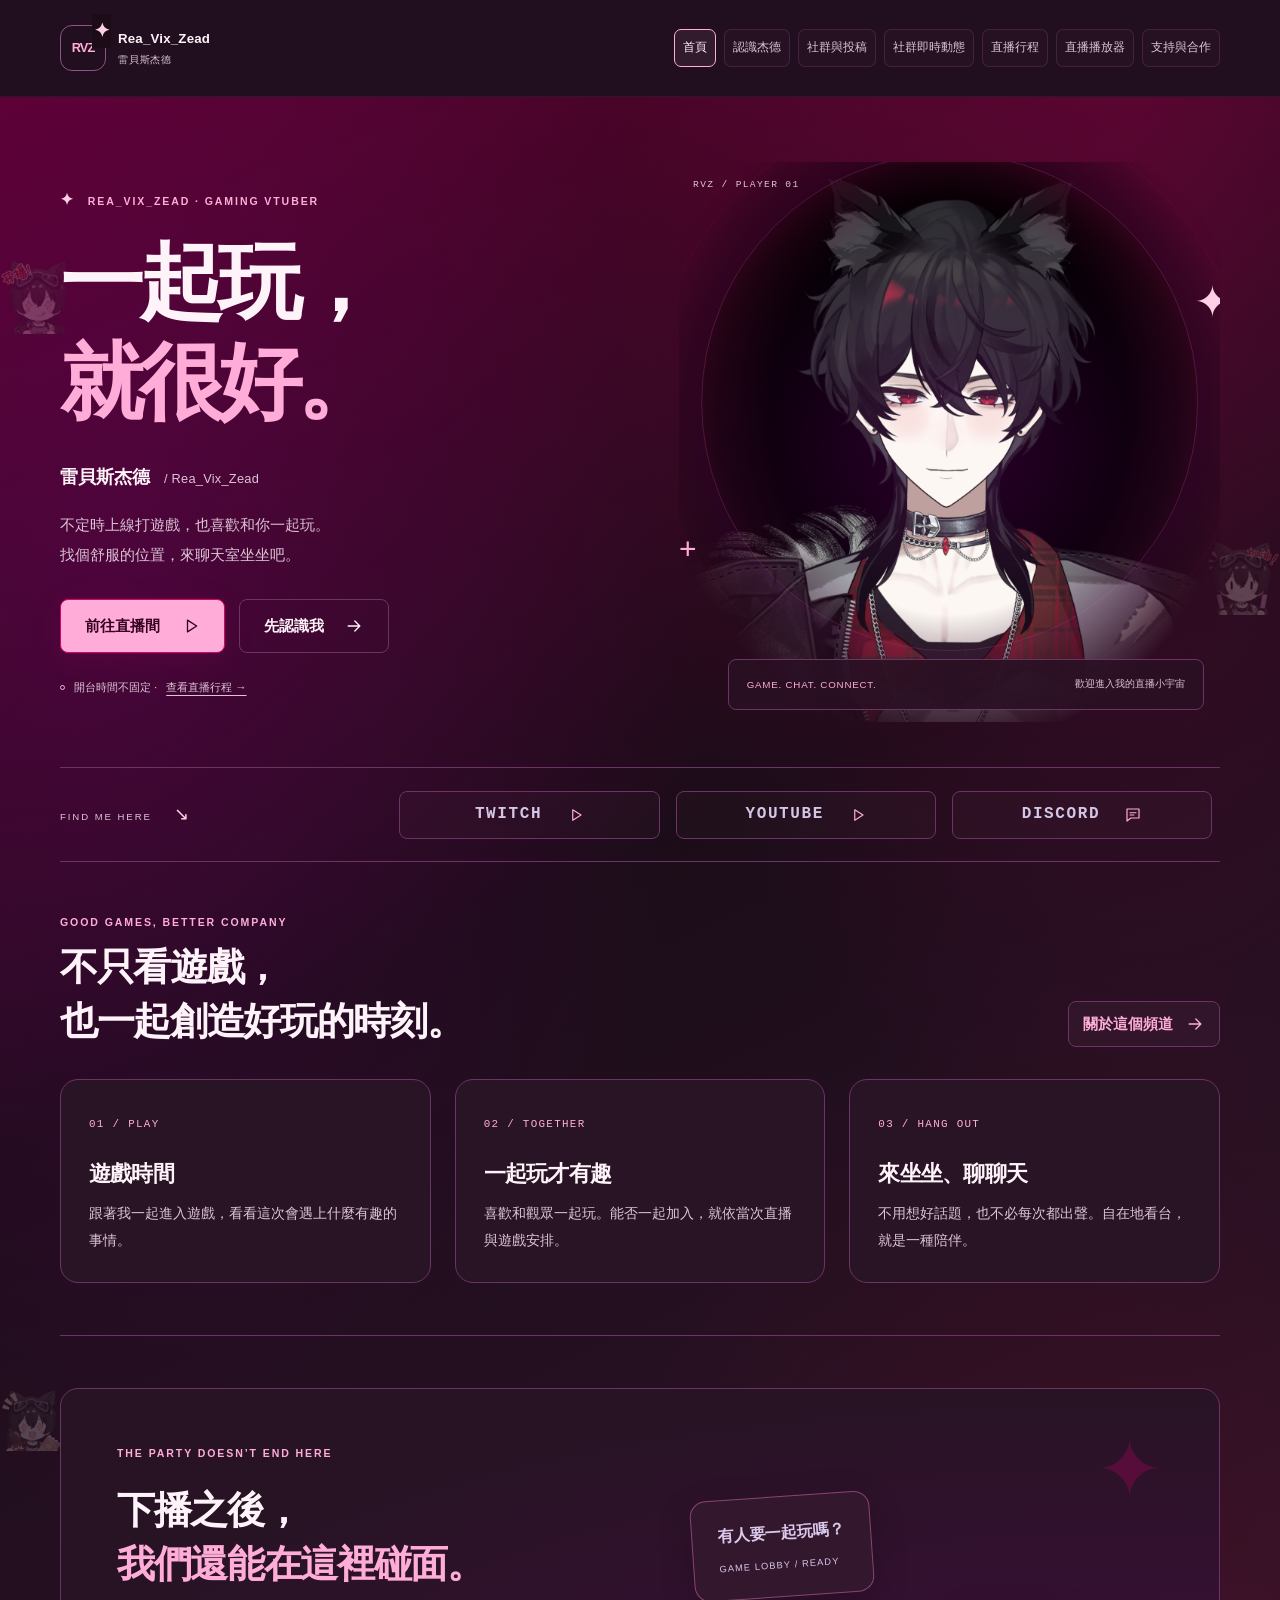
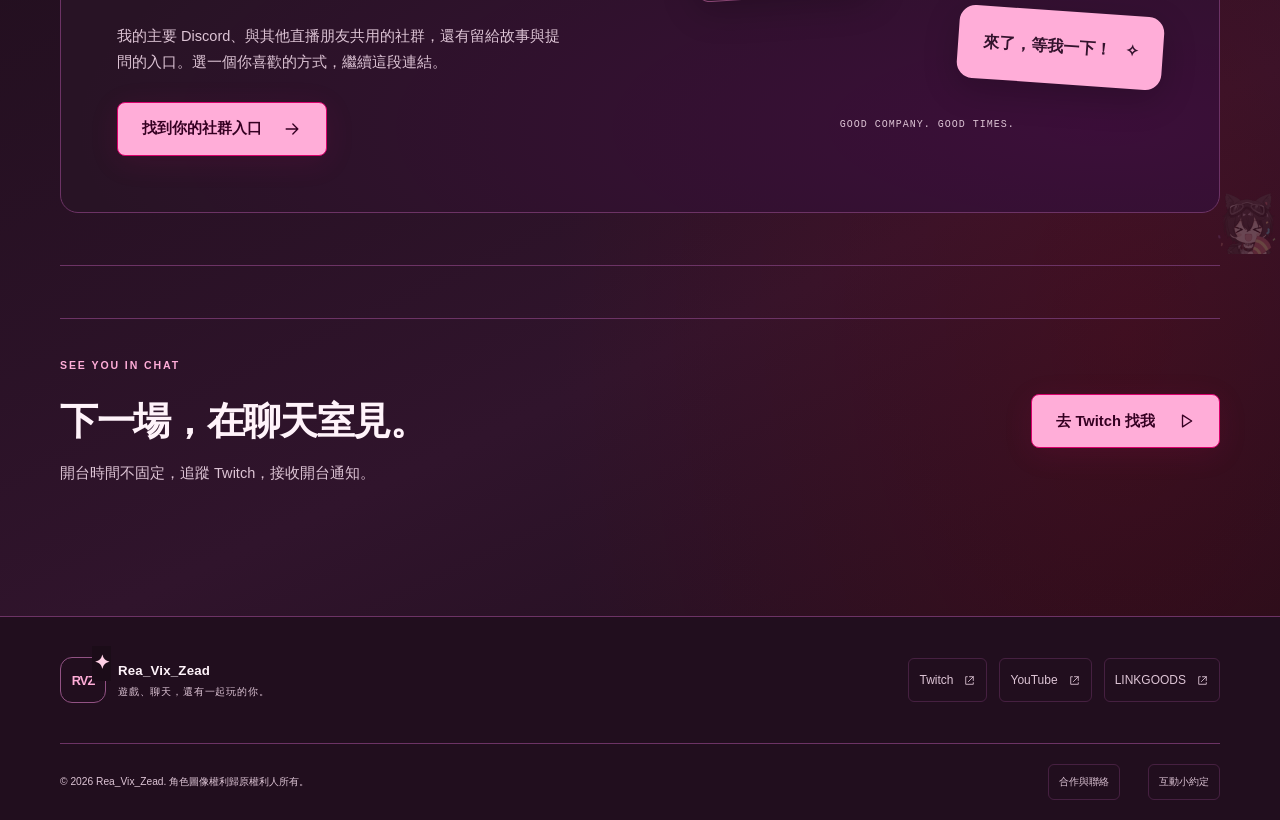
==== index.html @ 90a1fa49 "Link Social Updates from the main navigation" ====
<!doctype html>
<html lang="zh-Hant"><head><meta charset="utf-8"><meta name="viewport" content="width=device-width,initial-scale=1"><meta name="theme-color" content="#1b0c18"><meta name="description" content="遊戲、聊天，還有一起玩的你。雷貝斯杰德 Rea_Vix_Zead 的 Twitch、社群與投稿入口。"><title>直播個人網站｜Rea_Vix_Zead 雷貝斯杰德</title><link rel="icon" href="assets/favicon.svg" type="image/svg+xml"><link rel="canonical" href="https://rea-vix-zead.github.io/ReaVixZead-Live/index.html"><meta property="og:type" content="website"><meta property="og:title" content="直播個人網站｜Rea_Vix_Zead"><meta property="og:description" content="遊戲、聊天，還有一起玩的你。雷貝斯杰德 Rea_Vix_Zead 的 Twitch、社群與投稿入口。"><meta property="og:url" content="https://rea-vix-zead.github.io/ReaVixZead-Live/index.html"><meta property="og:image" content="https://rea-vix-zead.github.io/ReaVixZead-Live/assets/avatar.jpg"><link rel="stylesheet" href="assets/site.css?v=raven-2"></head>
<body><a class="skip-link" href="#main">跳至主要內容</a>
    <header class="site-header"><div class="header-inner container">
    <a href="index.html" class="brand" aria-label="Rea_Vix_Zead 首頁"><span class="brand-mark">RVZ<span>✦</span></span><span class="brand-name">Rea_Vix_Zead<small>雷貝斯杰德</small></span></a>
    <button class="menu-toggle" aria-label="開啟導覽選單" aria-controls="site-nav" aria-expanded="false"><span></span><span></span></button>
    <nav class="nav" id="site-nav" aria-label="主要導覽"><a href="index.html" aria-current="page">首頁</a><a href="about.html">認識杰德</a><a href="community.html">社群與投稿</a><a href="social.html">社群即時動態</a><a href="schedule.html">直播行程</a><a href="watch.html">直播播放器</a><a href="support.html">支持與合作</a></nav>
    <a class="header-watch" href="https://www.twitch.tv/rea_vix_zead" target="_blank" rel="noopener noreferrer">前往 Twitch<svg viewBox="0 0 24 24" fill="none" stroke="currentColor" stroke-width="1.6" stroke-linecap="round" stroke-linejoin="round" aria-hidden="true"><path d="m9 5 11 7-11 7z"/></svg></a></div></header><main id="main">
<section class="hero container"><div class="hero-copy"><p class="eyebrow"><span class="tiny-star">✦</span> REA_VIX_ZEAD · GAMING VTUBER</p>
<h1>一起玩，<br><span>就很好。</span></h1><p class="hero-name">雷貝斯杰德 <span>/ Rea_Vix_Zead</span></p>
<p class="hero-description">不定時上線打遊戲，也喜歡和你一起玩。<br>找個舒服的位置，來聊天室坐坐吧。</p>
<div class="hero-actions"><a class="button" href="https://www.twitch.tv/rea_vix_zead" target="_blank" rel="noopener noreferrer">前往直播間<svg viewBox="0 0 24 24" fill="none" stroke="currentColor" stroke-width="1.6" stroke-linecap="round" stroke-linejoin="round" aria-hidden="true"><path d="m9 5 11 7-11 7z"/></svg></a><a class="button button-secondary" href="about.html">先認識我<svg viewBox="0 0 24 24" fill="none" stroke="currentColor" stroke-width="1.6" stroke-linecap="round" stroke-linejoin="round" aria-hidden="true"><path d="M5 12h14m-6-6 6 6-6 6"/></svg></a></div>
<p class="schedule-note"><span></span> 開台時間不固定 · <a href="schedule.html">查看直播行程 →</a></p></div>
<div class="portrait-stage"><div class="stage-orbit orbit-a"></div><div class="stage-orbit orbit-b"></div><div class="stage-grid"></div><span class="stage-coordinate">RVZ / PLAYER 01</span>
<img class="hero-portrait" src="assets/avatar.jpg" width="1484" height="1484" alt="Rea_Vix_Zead，黑髮紅眼的角色形象" fetchpriority="high">
<span class="stage-star star-a" aria-hidden="true">✦</span><span class="stage-star star-b" aria-hidden="true">+</span><div class="stage-caption"><span>GAME. CHAT. CONNECT.</span><small>歡迎進入我的直播小宇宙</small></div></div></section>
<section class="platform-rail container" aria-label="常用平台"><span class="rail-label">FIND ME HERE <span>↘</span></span><a class="rail-link" href="https://www.twitch.tv/rea_vix_zead" target="_blank" rel="noopener noreferrer">TWITCH<svg viewBox="0 0 24 24" fill="none" stroke="currentColor" stroke-width="1.6" stroke-linecap="round" stroke-linejoin="round" aria-hidden="true"><path d="m9 5 11 7-11 7z"/></svg></a><a class="rail-link" href="https://www.youtube.com/@雷貝斯傑德_Rea_Vix_Zead" target="_blank" rel="noopener noreferrer">YOUTUBE<svg viewBox="0 0 24 24" fill="none" stroke="currentColor" stroke-width="1.6" stroke-linecap="round" stroke-linejoin="round" aria-hidden="true"><path d="m9 5 11 7-11 7z"/></svg></a><a class="rail-link" href="https://discord.gg/UBVjfp7vX5" target="_blank" rel="noopener noreferrer">DISCORD<svg viewBox="0 0 24 24" fill="none" stroke="currentColor" stroke-width="1.6" stroke-linecap="round" stroke-linejoin="round" aria-hidden="true"><path d="M4 4h16v12H9l-5 4z"/><path d="M8 9h8M8 12h5"/></svg></a></section>
<section class="section container"><div class="section-heading"><div><p class="eyebrow">GOOD GAMES, BETTER COMPANY</p><h2>不只看遊戲，<br>也一起創造好玩的時刻。</h2></div><a class="text-link" href="about.html">關於這個頻道 <svg viewBox="0 0 24 24" fill="none" stroke="currentColor" stroke-width="1.6" stroke-linecap="round" stroke-linejoin="round" aria-hidden="true"><path d="M5 12h14m-6-6 6 6-6 6"/></svg></a></div>
<div class="experience-grid"><article class="experience"><span class="section-number">01 / PLAY</span><h3>遊戲時間</h3><p>跟著我一起進入遊戲，看看這次會遇上什麼有趣的事情。</p></article><article class="experience"><span class="section-number">02 / TOGETHER</span><h3>一起玩才有趣</h3><p>喜歡和觀眾一起玩。能否一起加入，就依當次直播與遊戲安排。</p></article><article class="experience"><span class="section-number">03 / HANG OUT</span><h3>來坐坐、聊聊天</h3><p>不用想好話題，也不必每次都出聲。自在地看台，就是一種陪伴。</p></article></div></section>
<section class="section container"><div class="community-feature"><div><p class="eyebrow">THE PARTY DOESN’T END HERE</p><h2>下播之後，<br><span>我們還能在這裡碰面。</span></h2><p>我的主要 Discord、與其他直播朋友共用的社群，還有留給故事與提問的入口。選一個你喜歡的方式，繼續這段連結。</p><a class="button " href="community.html">找到你的社群入口<svg viewBox="0 0 24 24" fill="none" stroke="currentColor" stroke-width="1.6" stroke-linecap="round" stroke-linejoin="round" aria-hidden="true"><path d="M5 12h14m-6-6 6 6-6 6"/></svg></a></div><div class="chat-art" aria-hidden="true"><span class="chat-art-star">✦</span><div class="bubble bubble-a">有人要一起玩嗎？<small>GAME LOBBY / READY</small></div><div class="bubble bubble-b">來了，等我一下！<span>✧</span></div><div class="chat-art-label">GOOD COMPANY. GOOD TIMES.</div></div></div></section>
<section class="section container"><div class="closing-strip"><div><p class="eyebrow">SEE YOU IN CHAT</p><h2>下一場，在聊天室見。</h2><p>開台時間不固定，追蹤 Twitch，接收開台通知。</p></div><a class="button" href="https://www.twitch.tv/rea_vix_zead" target="_blank" rel="noopener noreferrer">去 Twitch 找我<svg viewBox="0 0 24 24" fill="none" stroke="currentColor" stroke-width="1.6" stroke-linecap="round" stroke-linejoin="round" aria-hidden="true"><path d="m9 5 11 7-11 7z"/></svg></a></div></section></main><footer class="site-footer"><div class="container footer-top"><a class="brand" href="index.html"><span class="brand-mark">RVZ<span>✦</span></span><span class="brand-name">Rea_Vix_Zead<small>遊戲、聊天，還有一起玩的你。</small></span></a>
    <div class="footer-links"><a class="" href="https://www.twitch.tv/rea_vix_zead" target="_blank" rel="noopener noreferrer">Twitch<svg viewBox="0 0 24 24" fill="none" stroke="currentColor" stroke-width="1.6" stroke-linecap="round" stroke-linejoin="round" aria-hidden="true"><path d="M8 5H5v14h14v-3M12 5h7v7M10 14l9-9"/></svg></a><a class="" href="https://www.youtube.com/@雷貝斯傑德_Rea_Vix_Zead" target="_blank" rel="noopener noreferrer">YouTube<svg viewBox="0 0 24 24" fill="none" stroke="currentColor" stroke-width="1.6" stroke-linecap="round" stroke-linejoin="round" aria-hidden="true"><path d="M8 5H5v14h14v-3M12 5h7v7M10 14l9-9"/></svg></a><a class="" href="https://linkgoods.com/reavixzead" target="_blank" rel="noopener noreferrer">LINKGOODS<svg viewBox="0 0 24 24" fill="none" stroke="currentColor" stroke-width="1.6" stroke-linecap="round" stroke-linejoin="round" aria-hidden="true"><path d="M8 5H5v14h14v-3M12 5h7v7M10 14l9-9"/></svg></a></div></div>
    <div class="container footer-bottom"><p>© 2026 Rea_Vix_Zead. 角色圖像權利歸原權利人所有。</p><a href="support.html#contact">合作與聯絡</a><a href="about.html#guidelines">互動小約定</a></div></footer>
    <div class="toast" role="status" aria-live="polite" hidden></div><script src="assets/site.js?v=1" defer></script></body></html>
---- assets/site.css ----
@charset "UTF-8";
:root{color-scheme:dark;--bg:#1b0c18;--surface:#291426;--surface-2:#351832;--text:#fff3fa;--muted:#ddc4d5;--purple:#ffadd8;--pink:#ffd0e5;--line:#6C3365;--hot:#D9006C;--orchid:#750075;--wine:#600030;--red:#AE0000;--width:1160px;--radius:18px}
*{box-sizing:border-box}html{scroll-behavior:smooth;scroll-padding-top:24px}body{margin:0;background:radial-gradient(ellipse at 88% 4%,#D9006C33,transparent 33rem),radial-gradient(ellipse at 9% 24%,color-mix(in srgb,var(--orchid) 30%,transparent),transparent 37rem),radial-gradient(ellipse at 88% 80%,color-mix(in srgb,var(--red) 16%,transparent),transparent 36rem),linear-gradient(155deg,var(--wine),var(--bg) 38%,#30142c 75%,var(--bg));color:var(--text);font-family:"Segoe UI","Noto Sans TC","Microsoft JhengHei",sans-serif;line-height:1.8}a{color:inherit;text-decoration:none}button{font:inherit}button,a{-webkit-tap-highlight-color:transparent}a:focus-visible,button:focus-visible,summary:focus-visible{outline:2px solid var(--pink);outline-offset:6px}img{display:block;max-width:100%;height:auto}svg{width:20px;height:20px;flex-shrink:0}p,h1,h2,h3{margin-top:0}p{overflow-wrap:break-word}h1,h2,h3{font-weight:750;line-height:1.4;letter-spacing:-.035em}h2{font-size:clamp(1.8rem,3vw,2.65rem)}h3{font-size:1.35rem}button{cursor:pointer}.container{width:min(var(--width),calc(100% - 64px));margin-inline:auto}.skip-link{position:absolute;left:16px;top:-80px;z-index:10;background:var(--purple);color:var(--bg);padding:12px 20px}.skip-link:focus{top:12px}.eyebrow{font-size:.66rem;letter-spacing:.18em;font-weight:700;color:var(--purple);line-height:1.7;margin-bottom:20px}.text-link{display:inline-flex;align-items:center;gap:16px;color:var(--purple);font-size:.92rem;font-weight:600;min-height:44px}.text-link:hover{color:var(--pink)}.button{display:inline-flex;align-items:center;justify-content:center;gap:20px;min-height:54px;padding:14px 24px;border:1px solid transparent;border-radius:8px;background:var(--purple);color:#2d0821;font-size:.92rem;font-weight:750;line-height:1.5;box-shadow:0 6px 30px #d9006c1a;transition:background .2s,transform .2s}.button:hover{background:#ffd0e5;transform:translateY(-2px)}.button-secondary{background:transparent;color:var(--text);border-color:#6c3365;box-shadow:none}.button-secondary:hover{background:#ffffff08;border-color:var(--purple)}.hero-actions{display:flex;flex-wrap:wrap;align-items:center;gap:14px;margin-top:30px}
.site-header{border-bottom:1px solid #ffffff0b;background:#220d1dbb}.header-inner{display:flex;align-items:center;justify-content:space-between;gap:24px;min-height:96px;position:relative}.brand{display:inline-flex;align-items:center;gap:12px;white-space:nowrap}.brand-mark{position:relative;display:grid;place-items:center;width:46px;height:46px;border:1px solid #925284;border-radius:12px;color:var(--purple);font-size:.8rem;font-weight:900;letter-spacing:-.07em}.brand-mark>span{position:absolute;right:-6px;top:-12px;background:var(--bg);padding:0 2px;color:var(--pink);font-size:19px}.brand-name{font-size:.95rem;font-weight:750;letter-spacing:.015em}.brand-name small{display:block;color:var(--muted);font-size:.65rem;font-weight:400;letter-spacing:.08em}.nav{display:flex;gap:26px}.nav>a{position:relative;padding-block:12px;color:var(--muted);font-size:.85rem;white-space:nowrap}.nav>a:hover,.nav>a[aria-current]{color:var(--text)}.nav>a[aria-current]::after{content:"";position:absolute;left:0;right:0;bottom:4px;height:2px;background:var(--purple)}.header-watch{display:inline-flex;align-items:center;gap:12px;padding:10px 15px;border:1px solid #874472;border-radius:7px;color:#f4c7e0;font-size:.8rem;white-space:nowrap}.header-watch:hover{background:#d9006c20}.header-watch svg{width:16px}.menu-toggle{display:none}
.hero{display:grid;grid-template-columns:1.1fr 1fr;align-items:center;gap:24px;min-height:670px;padding-block:55px 36px}.hero-copy{position:relative;z-index:1}.tiny-star{font-size:1rem;margin-right:8px;color:var(--pink)}.hero h1{font-size:clamp(3.7rem,6.6vw,6rem);line-height:1.18;letter-spacing:-.06em;margin-bottom:30px}.hero h1>span{color:var(--purple)}.hero-name{font-size:1.1rem;font-weight:650;margin-bottom:16px}.hero-name>span{font-size:.8rem;color:var(--muted);margin-left:9px;font-weight:400;letter-spacing:.02em}.hero-description{color:var(--muted);font-size:.95rem;line-height:1.95;margin-bottom:0}.schedule-note{display:flex;align-items:center;gap:9px;font-size:.7rem;color:#9b8fab;margin:24px 0 0}.schedule-note>span{width:5px;height:5px;border:1px solid var(--purple);border-radius:50%;flex-shrink:0}.portrait-stage{min-width:0;position:relative;height:560px;isolation:isolate;overflow:hidden}.portrait-stage::before{content:"";position:absolute;inset:4% -4% 2%;background:radial-gradient(ellipse,#75007560,transparent 67%);z-index:-2}.hero-portrait{position:absolute;width:100%;height:100%;object-fit:cover;object-position:center 15%;mix-blend-mode:lighten;mask-image:radial-gradient(ellipse at 50% 45%,#000 46%,transparent 77%);filter:drop-shadow(0 0 24px #d9006c12)}.stage-orbit{position:absolute;left:50%;top:43%;width:92%;aspect-ratio:1;border:1px solid #b442874d;border-radius:50%;transform:translate(-50%,-50%);z-index:-1}.orbit-a{box-shadow:0 0 60px #75007540,inset 0 0 30px #d9006c0d}.orbit-b{width:110%;border-style:dashed;border-color:#d9006c22}.stage-grid{position:absolute;inset:50% -10% -4%;z-index:-1;background-image:linear-gradient(#d9006c1b 1px,transparent 1px),linear-gradient(90deg,#d9006c1b 1px,transparent 1px);background-size:42px 42px;transform:perspective(300px) rotateX(58deg);mask-image:radial-gradient(ellipse,#000,transparent 70%)}.stage-coordinate{position:absolute;top:14px;left:14px;font-family:monospace;font-size:.6rem;letter-spacing:.14em;color:#aa8ec9;z-index:2}.stage-star{position:absolute;color:var(--pink);font-size:44px;z-index:2}.star-a{top:18%;right:-2%}.star-b{left:0;bottom:26%;font-size:30px;color:var(--purple)}.stage-caption{position:absolute;bottom:12px;left:9%;right:3%;display:flex;align-items:center;justify-content:space-between;gap:12px;padding:15px 18px;border:1px solid #6c336580;border-radius:8px;background:#2a1024e8;backdrop-filter:blur(12px);z-index:2}.stage-caption>span{font-size:.61rem;letter-spacing:.08em;color:var(--purple)}.stage-caption small{font-size:.63rem;color:var(--muted)}
.platform-rail{display:grid;grid-template-columns:1.2fr repeat(3,1fr);align-items:center;min-height:95px;border-top:1px solid var(--line);border-bottom:1px solid var(--line)}.rail-label{font-size:.6rem;letter-spacing:.2em;color:#8c7c9c}.rail-label>span{color:var(--pink);margin-left:18px;font-size:1.1rem}.rail-link{display:flex;align-items:center;justify-content:center;gap:24px;font-family:monospace;font-size:1rem;font-weight:700;letter-spacing:.1em;min-height:48px;border-left:1px solid var(--line);color:#d4c6e7}.rail-link svg{width:18px;color:var(--purple)}.rail-link:hover{color:var(--pink)}.section{padding-block:64px}.section-heading{display:flex;align-items:flex-end;justify-content:space-between;gap:32px;margin-bottom:38px}.section-heading h2{margin-bottom:0}.section-heading>p{max-width:330px;margin-bottom:0;color:var(--muted);font-size:.92rem}.experience-grid{display:grid;grid-template-columns:repeat(3,minmax(0,1fr));gap:38px}.experience{padding-top:24px;border-top:1px solid var(--line)}.section-number{color:#8d78aa;font-family:monospace;letter-spacing:.12em;font-size:.68rem}.experience h3{margin:22px 0 12px}.experience p{font-size:.9rem;color:var(--muted);margin-bottom:0;line-height:1.9}.community-feature{display:grid;grid-template-columns:1.1fr 1fr;gap:56px;padding:56px;border:1px solid #6c3365;border-radius:var(--radius);background:radial-gradient(ellipse at 90% 80%,#75007540,transparent 70%),#281325;overflow:hidden}.community-feature h2>span,.story-panel h2>span{color:var(--purple)}.community-feature p:not(.eyebrow),.closing-strip p:not(.eyebrow){color:var(--muted);font-size:.91rem;max-width:450px}.community-feature .button{margin-top:12px}.chat-art{display:flex;flex-direction:column;justify-content:center;position:relative;min-width:0;padding-top:25px}.chat-art-star{position:absolute;top:-15px;right:0;font-size:80px;line-height:1;color:#d9006c40}.bubble{position:relative;padding:22px 25px;border-radius:16px;font-size:1rem;font-weight:650;box-shadow:0 10px 35px #0003}.bubble small{display:block;margin-top:9px;font-size:.58rem;letter-spacing:.12em;font-weight:400}.bubble-a{margin-right:30px;align-self:flex-start;border:1px solid #874472;background:#32172d;transform:rotate(-4deg);color:#dac9ed}.bubble-b{margin:14px 0 0 40px;align-self:flex-end;transform:rotate(4deg);background:#ffadd8;color:#33132d}.bubble-b>span{margin-left:14px}.chat-art-label{margin-top:35px;text-align:center;font:10px monospace;letter-spacing:.1em;color:#9578b6}.closing-strip{display:flex;align-items:center;justify-content:space-between;gap:30px;padding:38px 0;border-top:1px solid var(--line)}.closing-strip h2{margin-bottom:12px}.closing-strip p:last-child{margin-bottom:0}
.page-heading{padding-block:60px 40px;border-bottom:1px solid var(--line)}.page-heading h1{font-size:clamp(2.6rem,5.5vw,4.6rem);line-height:1.25;margin-bottom:26px}.page-heading h1>span{color:var(--purple)}.intro{max-width:650px;color:var(--muted);font-size:1rem;line-height:1.95;margin:0}.about-intro{display:grid;grid-template-columns:.8fr 1.1fr;gap:72px;align-items:center}.about-picture{position:relative;overflow:hidden;border:1px solid #6c3365;border-radius:var(--radius);background:radial-gradient(ellipse at center,#75007550,#1b0c18);align-self:start}.about-picture img{mix-blend-mode:lighten}.about-picture>span{display:block;padding:14px 20px;border-top:1px solid var(--line);color:var(--purple);font:.6rem monospace;letter-spacing:.12em;text-align:center}.prose p:not(.eyebrow){color:var(--muted);font-size:.94rem;line-height:1.95}.identity-tags{display:flex;flex-wrap:wrap;gap:8px;margin:24px 0}.identity-tags span,.pill{display:inline-block;padding:5px 12px;border:1px solid #6c3365;border-radius:30px;color:#f4b9dd;font-size:.7rem}.rules-grid{display:grid;grid-template-columns:repeat(2,minmax(0,1fr));gap:28px 40px}.rules-grid article{padding:25px 0 0 42px;border-top:1px solid var(--line);position:relative}.rules-grid article>span{position:absolute;left:0;top:29px;color:var(--purple);font:.7rem monospace}.rules-grid h3{font-size:1.12rem;margin-bottom:10px}.rules-grid p{color:var(--muted);font-size:.9rem;margin:0}
.community-grid{display:grid;grid-template-columns:repeat(2,minmax(0,1fr));gap:24px}.community-card{display:flex;flex-direction:column;align-items:flex-start;padding:36px;border:1px solid #6c3365;border-radius:var(--radius);background:radial-gradient(ellipse at 10% 5%,#d9006c24,transparent 60%),var(--surface)}.members-card{background:radial-gradient(ellipse at 10% 5%,#ae000024,transparent 60%),var(--surface);border-color:#653f5d}.card-icon{display:grid;place-items:center;width:48px;height:48px;margin-bottom:24px;border:1px solid #6c3365;border-radius:13px;color:var(--purple);background:#d9006c15}.card-icon svg{width:25px;height:25px}.members-card .card-icon{color:var(--pink);border-color:#70415a}.members-card .pill{color:var(--pink);border-color:#70415a}.community-card h3{font-size:1.9rem;margin:24px 0 18px}.community-card p{color:var(--muted);font-size:.92rem;margin:0 0 28px}.community-card .button{margin-top:auto}.story-panel{display:grid;grid-template-columns:1fr 1fr;gap:72px;padding:42px 0;border-top:1px solid var(--line);border-bottom:1px solid var(--line)}.story-panel p:not(.eyebrow){font-size:.92rem;color:var(--muted)}.story-panel .button{margin-top:18px}.story-notes>div{position:relative;padding:20px 0 20px 42px}.story-notes>div+div{border-top:1px solid var(--line)}.story-notes>div>span{position:absolute;left:0;top:24px;color:var(--pink);font:.7rem monospace}.story-notes h3{font-size:1.15rem;margin-bottom:10px}.social-grid{display:grid;grid-template-columns:repeat(3,minmax(0,1fr));gap:14px}.social-link{display:flex;align-items:center;justify-content:space-between;gap:16px;min-height:76px;border:1px solid var(--line);border-radius:10px;padding:20px 24px;background:#291426;font-size:.92rem}.social-link svg{color:var(--purple)}.social-link:hover{border-color:var(--purple);background:#351832}
.support-grid{display:grid;grid-template-columns:repeat(3,minmax(0,1fr));gap:24px}.support-card{display:flex;flex-direction:column;align-items:flex-start;padding:30px;border:1px solid var(--line);border-radius:var(--radius);background:var(--surface)}.support-card h2{font-size:1.3rem;margin-bottom:14px}.support-card p{font-size:.9rem;color:var(--muted);margin-bottom:25px}.support-card .text-link{margin-top:auto}.contact-box{display:grid;grid-template-columns:1.6fr 1fr;gap:40px;padding:48px;border:1px solid #6c3365;border-radius:var(--radius);background:radial-gradient(ellipse at top right,#75007548,transparent 70%),var(--surface)}.contact-box p:not(.eyebrow){color:var(--muted);font-size:.93rem;max-width:620px}.email-link{display:inline-block;color:var(--purple);font-size:.98rem;overflow-wrap:anywhere}.email-link:hover{text-decoration:underline}.contact-decoration{display:flex;align-items:center;justify-content:center;flex-direction:column;color:#ffadd8;font-size:90px;line-height:1.3}.contact-decoration>span{font:700 20px monospace;line-height:1.6;text-align:center;letter-spacing:.16em}.small-note{border-top:1px solid var(--line);padding-top:30px}.small-note h2{font-size:1.2rem}.small-note p{color:var(--muted);font-size:.92rem}
.site-footer{margin-top:40px;border-top:1px solid var(--line);background:#180b15}.footer-top{display:flex;align-items:center;justify-content:space-between;gap:30px;padding-block:40px}.footer-links{display:flex;gap:28px}.footer-links a{display:flex;align-items:center;gap:10px;color:var(--muted);font-size:.75rem;min-height:44px}.footer-links svg{width:13px;height:13px}.footer-links a:hover{color:var(--purple)}.footer-bottom{display:flex;align-items:center;gap:28px;padding-block:20px;border-top:1px solid var(--line);color:#82768f;font-size:.64rem}.footer-bottom>p{margin:0 auto 0 0}.footer-bottom>a{min-height:36px;display:flex;align-items:center}.toast{position:fixed;bottom:24px;left:50%;transform:translateX(-50%);padding:14px 22px;background:#dac5f6;border:1px solid #fff6;border-radius:9px;box-shadow:0 5px 35px #0005;color:#30152b;font-size:.85rem;z-index:30;width:max-content;max-width:calc(100% - 32px)}
@media(max-width:1000px){.header-inner{gap:18px}.nav{gap:16px}.header-watch{padding:9px 12px;font-size:.72rem}.brand-name{font-size:.83rem}.hero{min-height:610px}.portrait-stage{height:490px}.stage-caption{left:0;right:0;flex-direction:column;gap:4px}.community-feature{padding:36px;gap:36px}.about-intro{gap:40px}.support-card{padding:24px}.contact-box{grid-template-columns:1.8fr 1fr;padding:36px}}
@media(max-width:800px){.container{width:calc(100% - 48px)}.header-inner{min-height:84px}.menu-toggle{display:flex;flex-direction:column;align-items:center;justify-content:center;gap:7px;width:46px;height:46px;border:1px solid var(--line);border-radius:8px;background:transparent;color:var(--text);margin-left:auto}.menu-toggle>span{width:18px;height:1px;background:currentColor}.header-watch{display:none}.nav{display:none;position:absolute;left:-24px;right:-24px;top:100%;z-index:5;padding:16px 24px 24px;background:#250f22f7;border-bottom:1px solid var(--line);backdrop-filter:blur(14px)}.nav[data-open]{display:grid;grid-template-columns:repeat(2,minmax(0,1fr));gap:12px 24px}.nav>a{padding:12px 4px;font-size:.92rem}.hero{grid-template-columns:1fr 1fr;min-height:570px;gap:12px;padding-block:45px 30px}.hero h1{font-size:clamp(3rem,7vw,4rem)}.hero-name>span{display:block;margin:3px 0 0}.portrait-stage{height:430px}.hero-actions{gap:12px}.hero-actions .button{padding:12px 18px;font-size:.8rem}.hero-description{font-size:.86rem}.hero-description br{display:none}.schedule-note{font-size:.62rem}.rail-link{font-size:.85rem;gap:12px}.rail-label{font-size:.5rem}.rail-label>span{margin-left:5px}.section{padding-block:48px}.experience-grid{gap:24px}.community-feature{grid-template-columns:1fr;gap:36px}.chat-art{min-height:230px;max-width:440px;width:100%;margin:auto}.about-intro{grid-template-columns:.75fr 1fr;gap:28px}.community-card{padding:28px}.community-card h3{font-size:1.6rem}.story-panel{gap:36px}.support-grid{grid-template-columns:1fr}.support-card{padding:28px}.contact-box{grid-template-columns:1fr}.contact-decoration{display:none}.footer-top{align-items:flex-start;flex-direction:column;gap:22px}.footer-bottom{flex-wrap:wrap;gap:8px 24px}.footer-bottom>p{width:100%}}
@media(max-width:600px){.container{width:calc(100% - 40px)}.brand-name{font-size:.88rem}.hero{display:flex;flex-direction:column;align-items:stretch;padding-top:38px;gap:26px}.hero .eyebrow{font-size:.57rem;letter-spacing:.13em}.hero h1{font-size:clamp(3.2rem,15vw,4.3rem);line-height:1.17;margin-bottom:24px}.hero-name{font-size:1.05rem}.hero-name>span{display:inline;margin-left:7px;font-size:.68rem}.hero-description{font-size:.92rem}.hero-actions .button{font-size:.86rem;min-height:52px;padding:13px 20px}.schedule-note{font-size:.65rem}.portrait-stage{height:440px;max-width:400px;width:100%;margin-inline:auto}.hero-portrait{object-fit:cover}.stage-coordinate{left:8px;top:8px}.stage-caption{left:7%;right:7%;flex-direction:row;gap:8px;bottom:0;padding:12px}.stage-caption>span{font-size:.52rem}.stage-caption small{font-size:.55rem}.stage-orbit{width:85%}.orbit-b{width:100%}.stage-grid{inset-inline:0}.star-a{right:4%;font-size:35px}.star-b{left:6%;font-size:25px}.platform-rail{grid-template-columns:repeat(3,1fr);padding:18px 0;gap:12px 0;min-height:0}.rail-label{grid-column:1/-1;font-size:.58rem}.rail-link{font-size:.7rem;letter-spacing:.06em;gap:8px;min-height:40px}.rail-link:nth-child(2){border-left:0}.rail-link svg{width:14px}.section{padding-block:36px}.section-heading{align-items:flex-start;flex-direction:column;gap:15px;margin-bottom:28px}.section-heading h2{font-size:1.7rem}.eyebrow{font-size:.58rem;letter-spacing:.15em;margin-bottom:16px}.experience-grid{grid-template-columns:1fr;gap:24px}.experience{padding-top:20px}.experience h3{margin:12px 0 8px}.community-feature{padding:28px 24px;gap:28px}.community-feature h2{font-size:1.65rem}.community-feature .button{width:100%;padding-inline:15px}.bubble{padding:18px;font-size:.9rem}.bubble-a{margin-right:15px}.bubble-b{margin-left:15px}.closing-strip{align-items:flex-start;flex-direction:column;gap:24px;padding-top:26px}.closing-strip h2{font-size:1.8rem}.closing-strip>.button{width:100%}.page-heading{padding-block:38px 30px}.page-heading h1{font-size:clamp(2rem,9vw,2.9rem);line-height:1.35;margin-bottom:20px}.intro{font-size:.93rem}.about-intro{grid-template-columns:1fr;gap:30px}.about-picture{max-width:360px;justify-self:center;width:100%}.prose h2{font-size:1.8rem}.rules-grid{grid-template-columns:1fr;gap:24px}.community-grid{grid-template-columns:1fr;gap:20px}.community-card{padding:28px 24px}.community-card .button{width:100%}.community-card h3{font-size:1.75rem}.story-panel{grid-template-columns:1fr;gap:24px;padding-block:28px}.story-panel h2{font-size:1.8rem}.story-panel .button{width:100%}.social-grid{grid-template-columns:repeat(2,minmax(0,1fr));gap:12px}.social-link{min-height:64px;padding:16px;font-size:.8rem}.social-link svg{width:16px}.support-card{padding:25px}.contact-box{padding:28px 24px}.contact-box h2{font-size:1.8rem}.contact-box .hero-actions{display:grid;grid-template-columns:1fr}.email-link{font-size:.84rem}.footer-top{padding-block:32px}.footer-links{gap:22px;flex-wrap:wrap}.footer-bottom{font-size:.6rem}.site-footer{margin-top:24px}}
@media(max-width:360px){.hero-name>span{display:block;margin-left:0}.portrait-stage{height:370px}.hero-actions{display:grid;grid-template-columns:1fr}.stage-caption{flex-direction:column}.social-grid{grid-template-columns:1fr}.bubble{font-size:.8rem}}
@media(prefers-reduced-motion:reduce){html{scroll-behavior:auto}.button{transition:none}.button:hover{transform:none}}

/* Support page */
.page-heading { padding-bottom: clamp(28px, 5vw, 58px); }
main > .section { padding-block: clamp(28px, 4.4vw, 52px); }
main > .section + .section { border-top: 1px solid var(--line); }
.support-page .section-heading { margin-bottom: 22px; }
.support-page .section-heading h2 { margin-bottom: 0; }
.support-page .section-heading .eyebrow { margin-bottom: 8px; }
.support-page .support-grid { gap: 16px; }
.support-page .support-card {
  padding: clamp(18px, 2.5vw, 26px);
  border-color: #6C3365;
  background: #211323;
}
.support-page .support-card h3 { margin-bottom: 8px; font-size: 1.2rem; }
.support-page .support-card p { margin-bottom: 18px; }
.support-page .support-card .card-icon { margin-bottom: 14px; }
.support-page .support-card .text-link {
  display: grid;
  grid-template-columns: 64px minmax(0, 1fr) 16px;
  gap: 10px;
  width: 100%;
  padding: 7px 10px;
  border: 1px solid #6C3365;
  border-radius: 8px;
  background: #301630;
}
.support-page .support-card .text-link:not(:has(.support-logo)) {
  grid-template-columns: minmax(0, 1fr) 16px;
}
.support-page .support-card .text-link:hover { border-color: #e85b9f; }
.support-page .support-card .text-link svg { width: 16px; height: 16px; }
.support-logo {
  width: 64px;
  height: 28px;
  object-fit: contain;
  padding: 3px 5px;
  background: #fff;
  border-radius: 5px;
}
.support-page .referral-note { margin: 8px 0 0; color: var(--muted); font-size: .9rem; }
.support-page .small-note { border: 0; padding-top: 0; }

/* Shared spacing, surfaces and emphasis */
.section-heading { margin-bottom: clamp(20px, 3vw, 32px); }
.section-heading .eyebrow { margin-bottom: 8px; }
.experience-grid, .rules-grid, .community-grid, .support-grid { gap: clamp(16px, 2vw, 24px); }
.experience, .rules-grid article, .community-card, .support-page .support-card {
  padding: clamp(18px, 2.5vw, 28px);
  border: 1px solid var(--line);
  border-radius: var(--radius);
  background: var(--surface);
}
.rules-grid article > span { position: static; display: block; margin-bottom: 8px; }
.experience h3, .rules-grid h3, .community-card h3 { margin-bottom: 10px; }
.experience p:last-child, .rules-grid p:last-child { margin-bottom: 0; }
.section-number, .hero h1 > span, .page-heading h1 > span { color: var(--purple); }
.button:not(.button-secondary) {
  background: var(--purple);
  color: #350022;
  border-color: var(--hot);
}
.button:not(.button-secondary):hover { background: var(--pink); }
.site-header, .site-footer { background-color: #210e1e; }
.schedule-note, .stage-coordinate, .rail-label, .chat-art-label, .footer-bottom { color: var(--muted); }
.community-feature, .contact-box { border-color: var(--line); }
.stage-caption { border-color: var(--line); }

/* Streaming pages */
.schedule-shell{border:1px solid var(--line);border-radius:20px;background:linear-gradient(145deg,#35142f,#210e1e);overflow:hidden;box-shadow:0 18px 55px #11000d33}
.embed-heading{padding:30px 32px;display:flex;align-items:center;justify-content:space-between;gap:20px}.embed-heading h2{font-size:1.65rem;margin:0}.embed-heading .eyebrow{margin-bottom:8px}.embed-heading p:not(.eyebrow){color:var(--muted);margin:8px 0 0;font-size:.9rem}.embed-foot{padding:22px 32px;display:flex;align-items:center;justify-content:space-between;gap:24px}.embed-foot p{font-size:.85rem;color:var(--muted);margin:0;max-width:650px}.embed-foot a{flex-shrink:0}.calendar-frame{margin:0 16px;background:#fff3fa;border-radius:12px;overflow:hidden;color-scheme:light}.calendar-frame iframe{width:100%;height:620px;display:block;border:0}.twitch-frame{background:#090909}.twitch-frame iframe{width:100%;aspect-ratio:16/9;min-height:300px;border:0;display:block}
@media(min-width:801px){.nav{gap:16px}.header-watch{display:none}.brand-name{font-size:.83rem}}
@media(max-width:600px){.embed-heading{padding:24px 20px;align-items:flex-start;flex-direction:column;gap:12px}.embed-foot{padding:20px;align-items:flex-start;flex-direction:column;gap:12px}.calendar-frame{margin:0 8px}.calendar-frame iframe{height:520px}.twitch-frame iframe{min-height:300px}.schedule-shell{border-radius:14px}}

.coupang-carousel{padding:8px 16px;background:#fff3fa;display:flex;justify-content:center;overflow:hidden}.coupang-carousel iframe{max-width:100%;border:0;background:white;display:block}

.campaign-box{padding:24px 12px;text-align:center;border-top:1px solid var(--line)}.campaign-box[hidden]{display:none}.campaign-box iframe{display:block;margin:auto;max-width:100%;border:0}.campaign-box p:last-child{font-size:.75rem;color:var(--muted);margin:12px 0 0}

#coupang-ad{max-width:760px;padding-top:24px}#coupang-ad .embed-heading{padding:20px 24px}#coupang-ad h2{font-size:1.25rem}#coupang-ad .embed-foot{padding:16px 24px}#coupang-ad .embed-foot p{font-size:.72rem}#coupang-ad .campaign-box{padding:16px 12px}#coupang-ad .eyebrow{margin-bottom:6px}

/* Clear clickable surfaces */
.text-link{padding:9px 14px;border:1px solid var(--line);border-radius:8px;background:#ffadd80a;gap:12px;transition:background .18s,border-color .18s,box-shadow .18s}
.text-link:hover{background:#ffadd81c;border-color:var(--purple);box-shadow:0 3px 15px #0002}
.nav>a{border:1px solid #6c336577;border-radius:7px;padding:8px 10px;background:#ffadd805;line-height:1.6}
.nav>a:hover,.nav>a[aria-current]{border-color:var(--purple);background:#ffadd815}.nav>a[aria-current]::after{display:none}
.rail-link{border:1px solid var(--line);border-radius:8px;margin:8px;background:#ffadd806}.rail-link:hover,.social-link:hover{background:#ffadd817;border-color:var(--purple)}
.footer-links a,.footer-bottom>a{padding:6px 10px;border:1px solid #6c336580;border-radius:6px}.footer-links{gap:12px}.footer-bottom>a:hover{border-color:var(--purple);background:#ffadd810}
.schedule-note a{text-decoration:underline;text-underline-offset:4px}.button,.social-link{transition:background .18s,border-color .18s,box-shadow .18s}.button:hover,.social-link:hover{box-shadow:0 4px 18px #0003}
@media(min-width:801px){.nav{gap:8px}.nav>a{font-size:.78rem;padding:8px}.header-inner{gap:16px}}
@media(max-width:600px){.rail-link{margin:5px;padding:5px}.embed-foot .text-link{max-width:100%;white-space:normal}.footer-bottom{gap:12px}.footer-links{gap:10px}}
@media(prefers-reduced-motion:reduce){.text-link,.button,.social-link{transition:none}}

.daily-deal{display:flex;align-items:center;justify-content:center;flex-wrap:wrap;gap:8px 22px;padding:18px;border:1px solid #ffadd8;border-radius:10px;background:linear-gradient(110deg,#600030,#750075);max-width:680px;margin:auto}.daily-deal span{font-size:.68rem;letter-spacing:.08em}.daily-deal strong{font-size:1rem}.daily-deal small{font-size:.75rem;text-decoration:underline}.daily-deal:hover{background:#750075;box-shadow:0 0 18px #ffadd822}

/* Darken the embedded calendar without changing the private Google Calendar UI. */
.calendar-frame{background:#241120;color-scheme:dark}.calendar-frame iframe{filter:invert(.91) hue-rotate(180deg) saturate(.65) brightness(.96)}



/* Fade the larger emotes where the artwork approaches the content. */
#main {
  position: relative;
  isolation: isolate;
  --emote-gutter: max(32px, (100vw - var(--width)) / 2);
  --emote-strip: clamp(80px, var(--emote-gutter) + 22px, 172px);
}

#main::before,
#main::after {
  content: "";
  position: absolute;
  z-index: -1;
  inset-block: 0;
  width: var(--emote-strip);
  pointer-events: none;
  background-repeat: no-repeat;
  background-size: min(94%, 144px) auto, min(78%, 120px) auto;
  filter: saturate(.55);
  opacity: .24;
  mask-image: linear-gradient(
    var(--emote-fade-direction),
    #000 max(0px, var(--emote-gutter) - 8px),
    transparent calc(var(--emote-gutter) + 18px)
  );
}

#main::before {
  left: 0;
  --emote-fade-direction: to right;
  background-image: url("raven-live.png"), url("raven-watch.png");
  background-position: left 8%, left 64%;
}

#main::after {
  right: 0;
  --emote-fade-direction: to left;
  background-image: url("raven-cheer.png"), url("raven-celebrate.png");
  background-position: right 22%, right 84%;
}

@media (max-width: 800px) {
  #main {
    --emote-gutter: 24px;
    --emote-strip: 54px;
  }
}

@media (max-width: 600px) {
  #main {
    --emote-gutter: 20px;
    --emote-strip: 44px;
  }

  #main::before,
  #main::after {
    opacity: .17;
  }
}
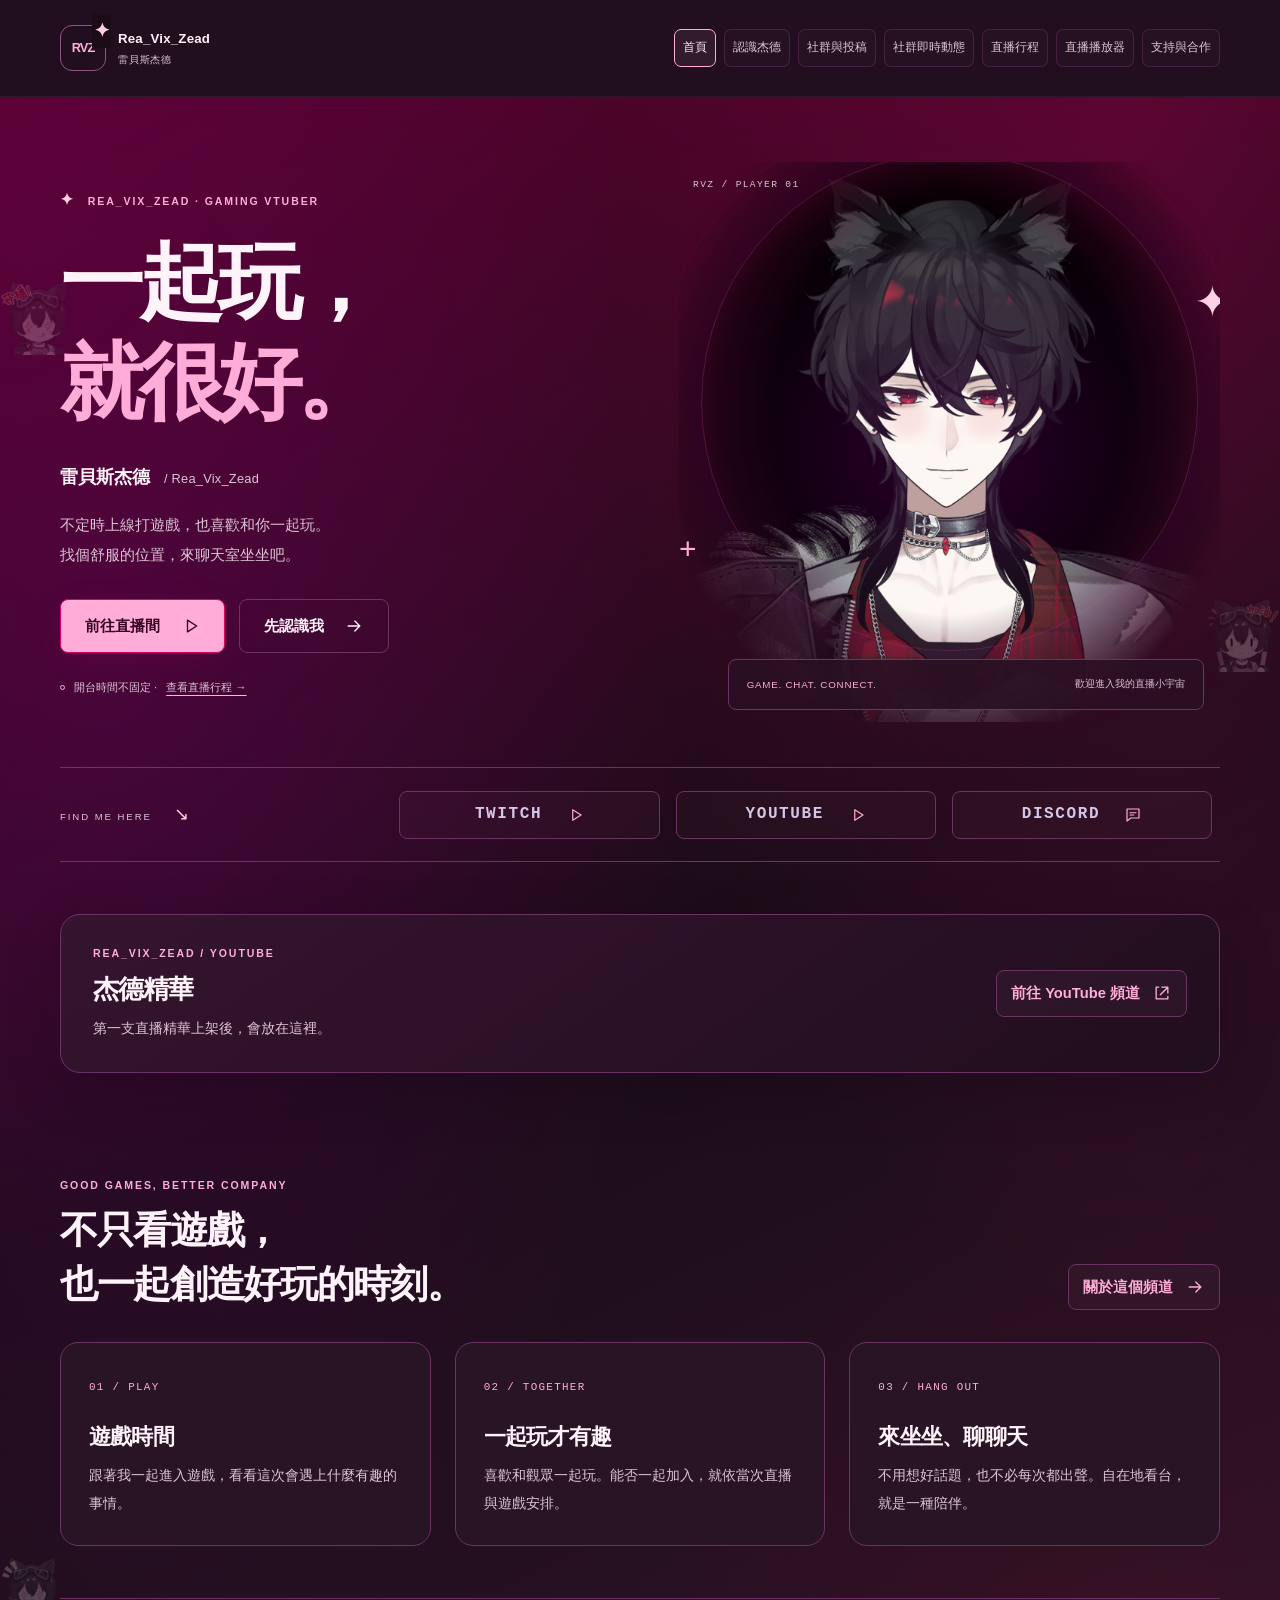
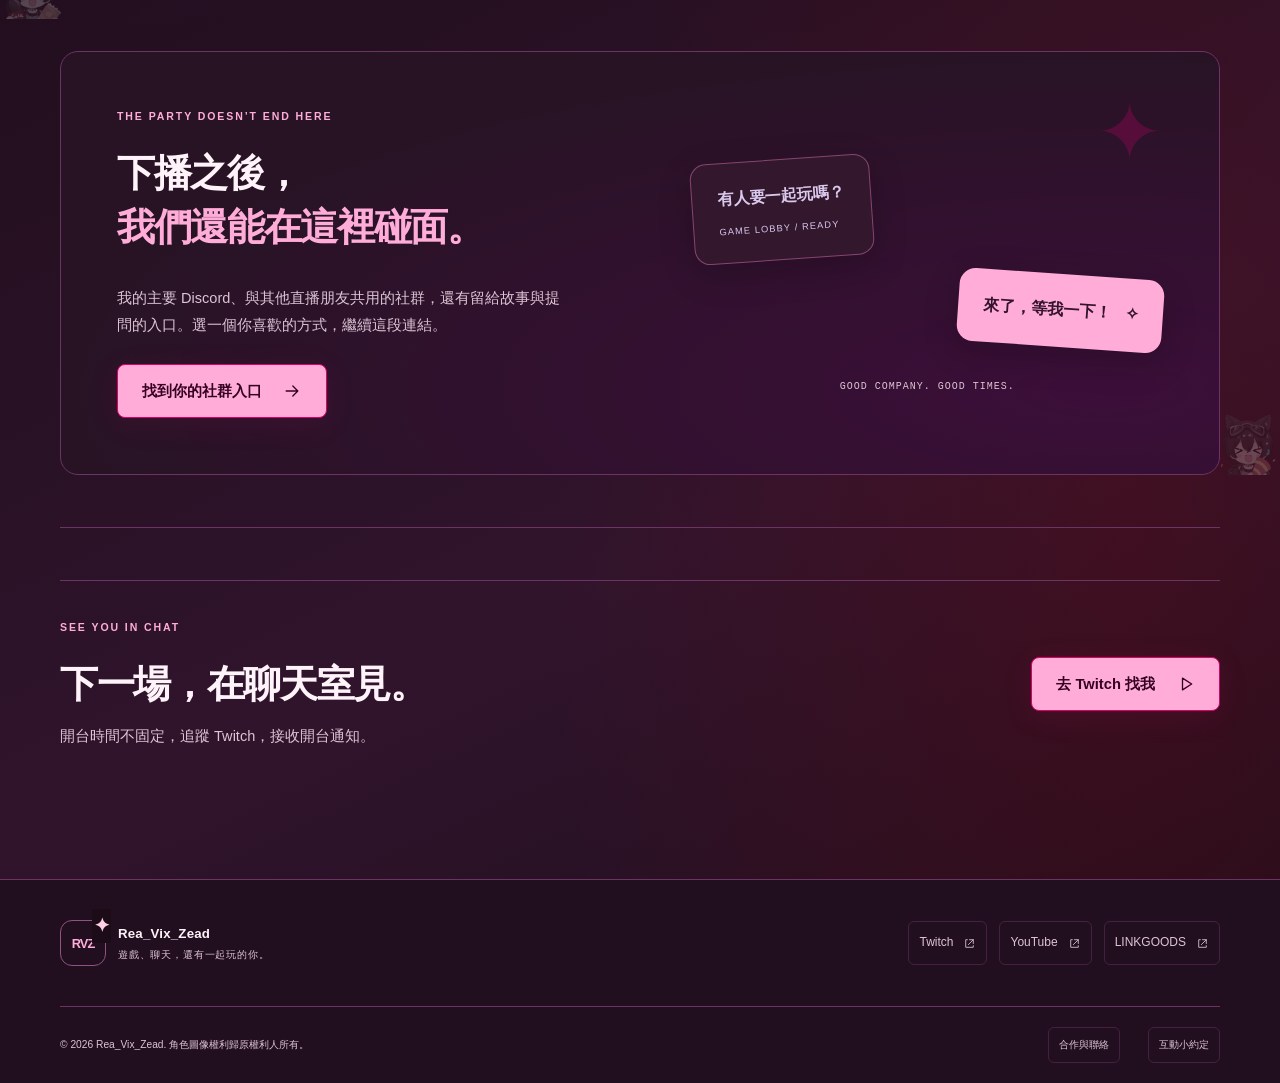
==== commit c0a08d26: "Add highlight sections to the home and watch pages" ====
--- a/index.html
+++ b/index.html
@@ -15,6 +15,21 @@
 <img class="hero-portrait" src="assets/avatar.jpg" width="1484" height="1484" alt="Rea_Vix_Zead，黑髮紅眼的角色形象" fetchpriority="high">
 <span class="stage-star star-a" aria-hidden="true">✦</span><span class="stage-star star-b" aria-hidden="true">+</span><div class="stage-caption"><span>GAME. CHAT. CONNECT.</span><small>歡迎進入我的直播小宇宙</small></div></div></section>
 <section class="platform-rail container" aria-label="常用平台"><span class="rail-label">FIND ME HERE <span>↘</span></span><a class="rail-link" href="https://www.twitch.tv/rea_vix_zead" target="_blank" rel="noopener noreferrer">TWITCH<svg viewBox="0 0 24 24" fill="none" stroke="currentColor" stroke-width="1.6" stroke-linecap="round" stroke-linejoin="round" aria-hidden="true"><path d="m9 5 11 7-11 7z"/></svg></a><a class="rail-link" href="https://www.youtube.com/@雷貝斯傑德_Rea_Vix_Zead" target="_blank" rel="noopener noreferrer">YOUTUBE<svg viewBox="0 0 24 24" fill="none" stroke="currentColor" stroke-width="1.6" stroke-linecap="round" stroke-linejoin="round" aria-hidden="true"><path d="m9 5 11 7-11 7z"/></svg></a><a class="rail-link" href="https://discord.gg/UBVjfp7vX5" target="_blank" rel="noopener noreferrer">DISCORD<svg viewBox="0 0 24 24" fill="none" stroke="currentColor" stroke-width="1.6" stroke-linecap="round" stroke-linejoin="round" aria-hidden="true"><path d="M4 4h16v12H9l-5 4z"/><path d="M8 9h8M8 12h5"/></svg></a></section>
+<section class="section container" id="highlights" aria-labelledby="highlights-title">
+  <div class="schedule-shell" data-youtube-highlight="video">
+    <div class="embed-heading">
+      <div>
+        <p class="eyebrow">REA_VIX_ZEAD / YOUTUBE</p>
+        <h2 id="highlights-title">杰德精華</h2>
+        <p data-highlight-placeholder>第一支直播精華上架後，會放在這裡。</p>
+      </div>
+      <a class="text-link" href="https://www.youtube.com/@雷貝斯傑德_Rea_Vix_Zead" target="_blank" rel="noopener noreferrer">前往 YouTube 頻道<svg viewBox="0 0 24 24" fill="none" stroke="currentColor" stroke-width="1.6" stroke-linecap="round" stroke-linejoin="round" aria-hidden="true"><path d="M8 5H5v14h14v-3M12 5h7v7M10 14l9-9"/></svg></a>
+    </div>
+    <div class="twitch-frame" data-highlight-player hidden></div>
+  </div>
+</section>
+<script src="assets/highlights.js" defer></script>
+
 <section class="section container"><div class="section-heading"><div><p class="eyebrow">GOOD GAMES, BETTER COMPANY</p><h2>不只看遊戲，<br>也一起創造好玩的時刻。</h2></div><a class="text-link" href="about.html">關於這個頻道 <svg viewBox="0 0 24 24" fill="none" stroke="currentColor" stroke-width="1.6" stroke-linecap="round" stroke-linejoin="round" aria-hidden="true"><path d="M5 12h14m-6-6 6 6-6 6"/></svg></a></div>
 <div class="experience-grid"><article class="experience"><span class="section-number">01 / PLAY</span><h3>遊戲時間</h3><p>跟著我一起進入遊戲，看看這次會遇上什麼有趣的事情。</p></article><article class="experience"><span class="section-number">02 / TOGETHER</span><h3>一起玩才有趣</h3><p>喜歡和觀眾一起玩。能否一起加入，就依當次直播與遊戲安排。</p></article><article class="experience"><span class="section-number">03 / HANG OUT</span><h3>來坐坐、聊聊天</h3><p>不用想好話題，也不必每次都出聲。自在地看台，就是一種陪伴。</p></article></div></section>
 <section class="section container"><div class="community-feature"><div><p class="eyebrow">THE PARTY DOESN’T END HERE</p><h2>下播之後，<br><span>我們還能在這裡碰面。</span></h2><p>我的主要 Discord、與其他直播朋友共用的社群，還有留給故事與提問的入口。選一個你喜歡的方式，繼續這段連結。</p><a class="button " href="community.html">找到你的社群入口<svg viewBox="0 0 24 24" fill="none" stroke="currentColor" stroke-width="1.6" stroke-linecap="round" stroke-linejoin="round" aria-hidden="true"><path d="M5 12h14m-6-6 6 6-6 6"/></svg></a></div><div class="chat-art" aria-hidden="true"><span class="chat-art-star">✦</span><div class="bubble bubble-a">有人要一起玩嗎？<small>GAME LOBBY / READY</small></div><div class="bubble bubble-b">來了，等我一下！<span>✧</span></div><div class="chat-art-label">GOOD COMPANY. GOOD TIMES.</div></div></div></section>
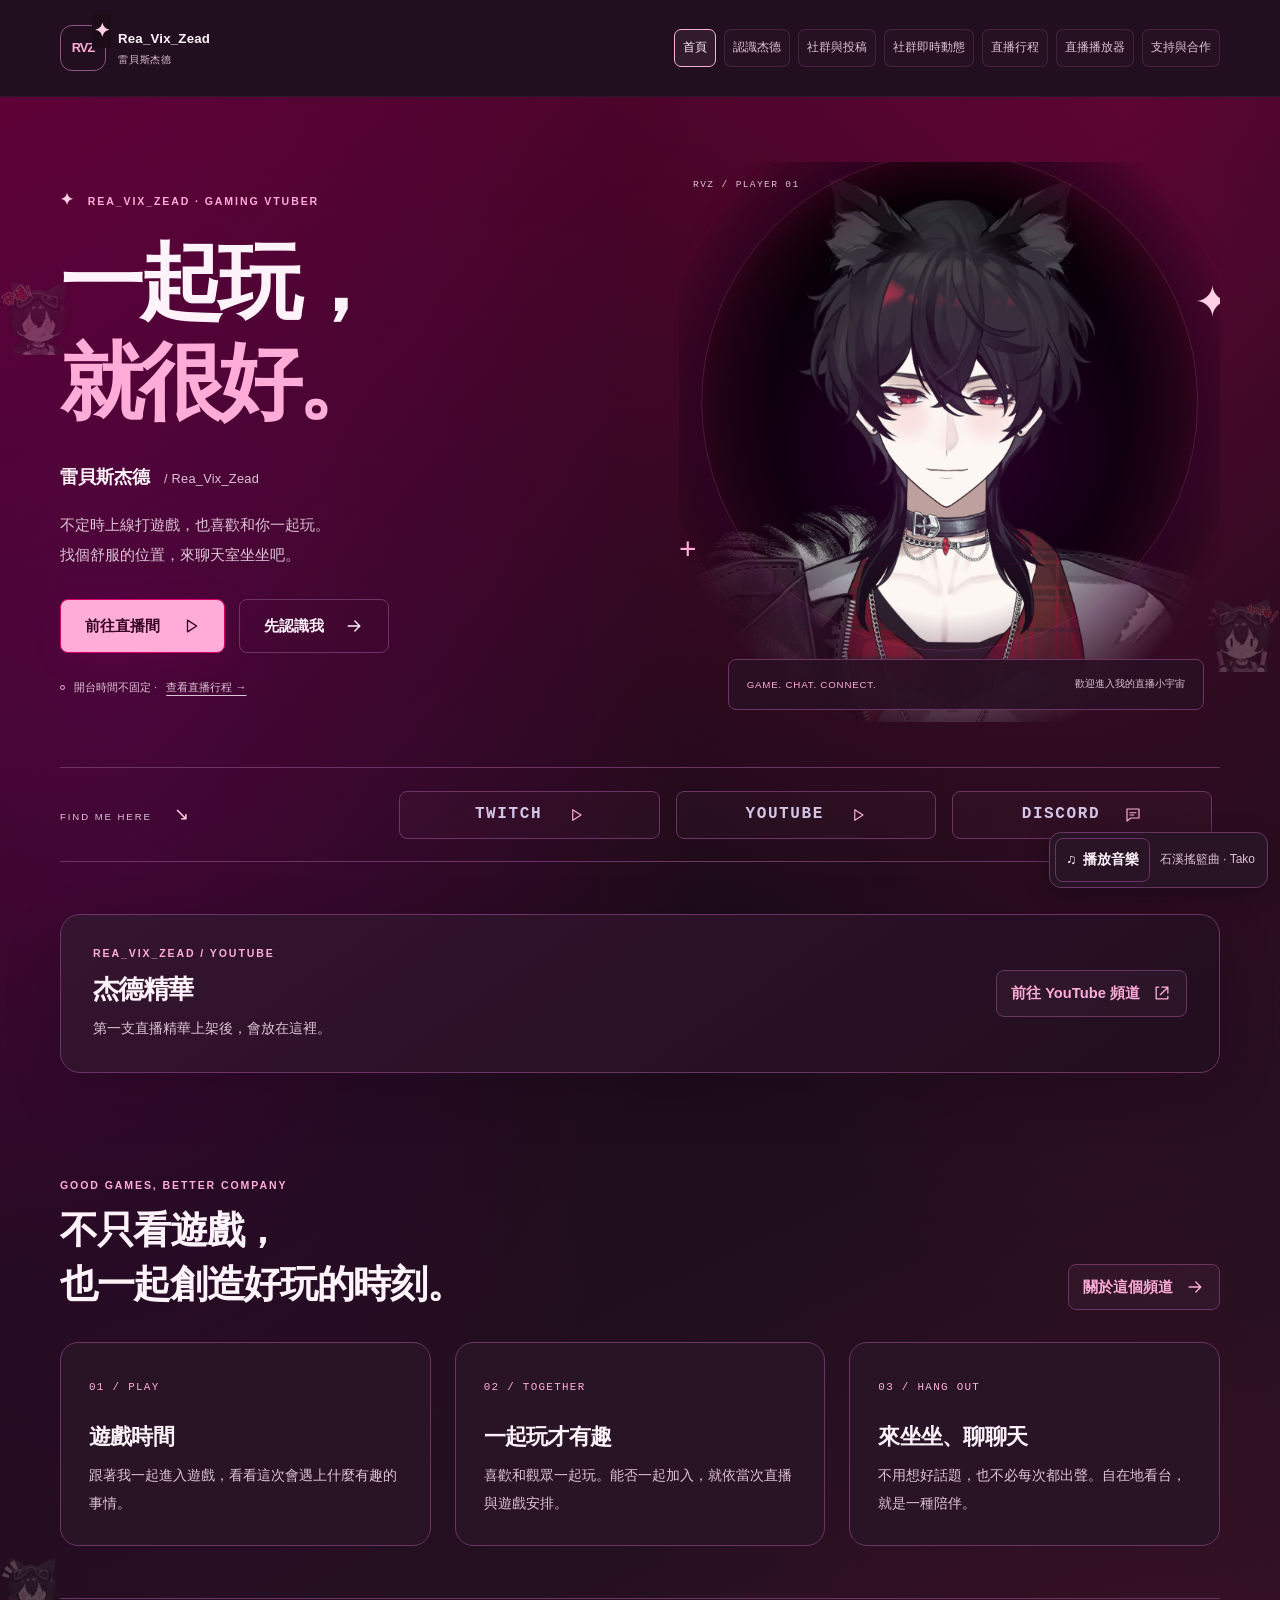
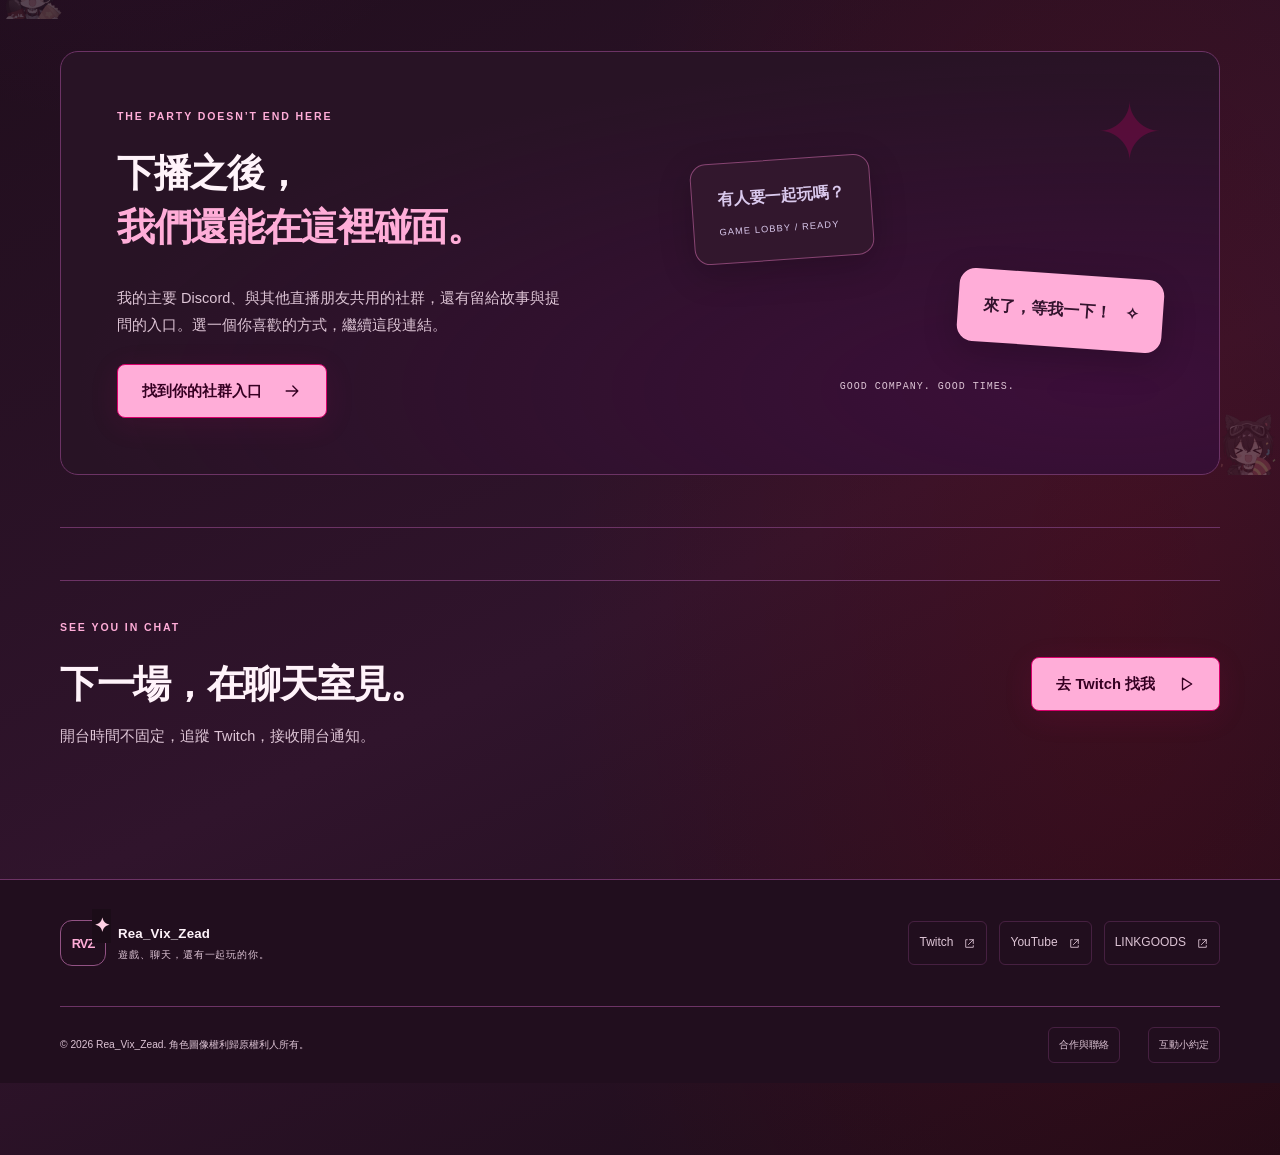
==== commit 33fb111f: "Play background music except on the live player page" ====
--- a/index.html
+++ b/index.html
@@ -1,5 +1,5 @@
 <!doctype html>
-<html lang="zh-Hant"><head><meta charset="utf-8"><meta name="viewport" content="width=device-width,initial-scale=1"><meta name="theme-color" content="#1b0c18"><meta name="description" content="遊戲、聊天，還有一起玩的你。雷貝斯杰德 Rea_Vix_Zead 的 Twitch、社群與投稿入口。"><title>直播個人網站｜Rea_Vix_Zead 雷貝斯杰德</title><link rel="icon" href="assets/favicon.svg" type="image/svg+xml"><link rel="canonical" href="https://rea-vix-zead.github.io/ReaVixZead-Live/index.html"><meta property="og:type" content="website"><meta property="og:title" content="直播個人網站｜Rea_Vix_Zead"><meta property="og:description" content="遊戲、聊天，還有一起玩的你。雷貝斯杰德 Rea_Vix_Zead 的 Twitch、社群與投稿入口。"><meta property="og:url" content="https://rea-vix-zead.github.io/ReaVixZead-Live/index.html"><meta property="og:image" content="https://rea-vix-zead.github.io/ReaVixZead-Live/assets/avatar.jpg"><link rel="stylesheet" href="assets/site.css?v=raven-2"></head>
+<html lang="zh-Hant"><head><meta charset="utf-8"><meta name="viewport" content="width=device-width,initial-scale=1"><meta name="theme-color" content="#1b0c18"><meta name="description" content="遊戲、聊天，還有一起玩的你。雷貝斯杰德 Rea_Vix_Zead 的 Twitch、社群與投稿入口。"><title>直播個人網站｜Rea_Vix_Zead 雷貝斯杰德</title><link rel="icon" href="assets/favicon.svg" type="image/svg+xml"><link rel="canonical" href="https://rea-vix-zead.github.io/ReaVixZead-Live/index.html"><meta property="og:type" content="website"><meta property="og:title" content="直播個人網站｜Rea_Vix_Zead"><meta property="og:description" content="遊戲、聊天，還有一起玩的你。雷貝斯杰德 Rea_Vix_Zead 的 Twitch、社群與投稿入口。"><meta property="og:url" content="https://rea-vix-zead.github.io/ReaVixZead-Live/index.html"><meta property="og:image" content="https://rea-vix-zead.github.io/ReaVixZead-Live/assets/avatar.jpg"><link rel="stylesheet" href="assets/site.css?v=raven-2"><link rel="stylesheet" href="assets/music.css"></head>
 <body><a class="skip-link" href="#main">跳至主要內容</a>
     <header class="site-header"><div class="header-inner container">
     <a href="index.html" class="brand" aria-label="Rea_Vix_Zead 首頁"><span class="brand-mark">RVZ<span>✦</span></span><span class="brand-name">Rea_Vix_Zead<small>雷貝斯杰德</small></span></a>
@@ -36,4 +36,13 @@
 <section class="section container"><div class="closing-strip"><div><p class="eyebrow">SEE YOU IN CHAT</p><h2>下一場，在聊天室見。</h2><p>開台時間不固定，追蹤 Twitch，接收開台通知。</p></div><a class="button" href="https://www.twitch.tv/rea_vix_zead" target="_blank" rel="noopener noreferrer">去 Twitch 找我<svg viewBox="0 0 24 24" fill="none" stroke="currentColor" stroke-width="1.6" stroke-linecap="round" stroke-linejoin="round" aria-hidden="true"><path d="m9 5 11 7-11 7z"/></svg></a></div></section></main><footer class="site-footer"><div class="container footer-top"><a class="brand" href="index.html"><span class="brand-mark">RVZ<span>✦</span></span><span class="brand-name">Rea_Vix_Zead<small>遊戲、聊天，還有一起玩的你。</small></span></a>
     <div class="footer-links"><a class="" href="https://www.twitch.tv/rea_vix_zead" target="_blank" rel="noopener noreferrer">Twitch<svg viewBox="0 0 24 24" fill="none" stroke="currentColor" stroke-width="1.6" stroke-linecap="round" stroke-linejoin="round" aria-hidden="true"><path d="M8 5H5v14h14v-3M12 5h7v7M10 14l9-9"/></svg></a><a class="" href="https://www.youtube.com/@雷貝斯傑德_Rea_Vix_Zead" target="_blank" rel="noopener noreferrer">YouTube<svg viewBox="0 0 24 24" fill="none" stroke="currentColor" stroke-width="1.6" stroke-linecap="round" stroke-linejoin="round" aria-hidden="true"><path d="M8 5H5v14h14v-3M12 5h7v7M10 14l9-9"/></svg></a><a class="" href="https://linkgoods.com/reavixzead" target="_blank" rel="noopener noreferrer">LINKGOODS<svg viewBox="0 0 24 24" fill="none" stroke="currentColor" stroke-width="1.6" stroke-linecap="round" stroke-linejoin="round" aria-hidden="true"><path d="M8 5H5v14h14v-3M12 5h7v7M10 14l9-9"/></svg></a></div></div>
     <div class="container footer-bottom"><p>© 2026 Rea_Vix_Zead. 角色圖像權利歸原權利人所有。</p><a href="support.html#contact">合作與聯絡</a><a href="about.html#guidelines">互動小約定</a></div></footer>
-    <div class="toast" role="status" aria-live="polite" hidden></div><script src="assets/site.js?v=1" defer></script></body></html>
+    <div class="toast" role="status" aria-live="polite" hidden></div><script src="assets/site.js?v=1" defer></script>
+<div class="site-music" data-site-music hidden>
+  <audio src="assets/stone-creek-lullaby.mp3" preload="none" loop></audio>
+  <button type="button" class="button button-secondary" aria-describedby="site-music-track">
+    <span aria-hidden="true">♫</span>
+    <span data-music-action>播放音樂</span>
+  </button>
+  <span class="site-music-track" id="site-music-track">石溪搖籃曲 · Tako</span>
+</div>
+<script src="assets/music.js" defer></script></body></html>
--- a/assets/music.css
+++ b/assets/music.css
@@ -0,0 +1,30 @@
+.site-music:not([hidden]) {
+  position: fixed;
+  bottom: max(12px, env(safe-area-inset-bottom));
+  right: max(12px, env(safe-area-inset-right));
+  z-index: 5;
+  display: flex;
+  align-items: center;
+  gap: 10px;
+  padding: 5px 12px 5px 5px;
+  border: 1px solid var(--line);
+  border-radius: 12px;
+  background: var(--surface);
+  box-shadow: 0 4px 20px #16091299;
+}
+
+.site-music .button {
+  gap: 6px;
+  min-height: 44px;
+  padding: 6px 10px;
+  font-size: .85rem;
+}
+
+.site-music-track {
+  font-size: .75rem;
+  color: var(--muted);
+}
+
+body:has(.site-music:not([hidden])) {
+  padding-bottom: calc(72px + env(safe-area-inset-bottom));
+}
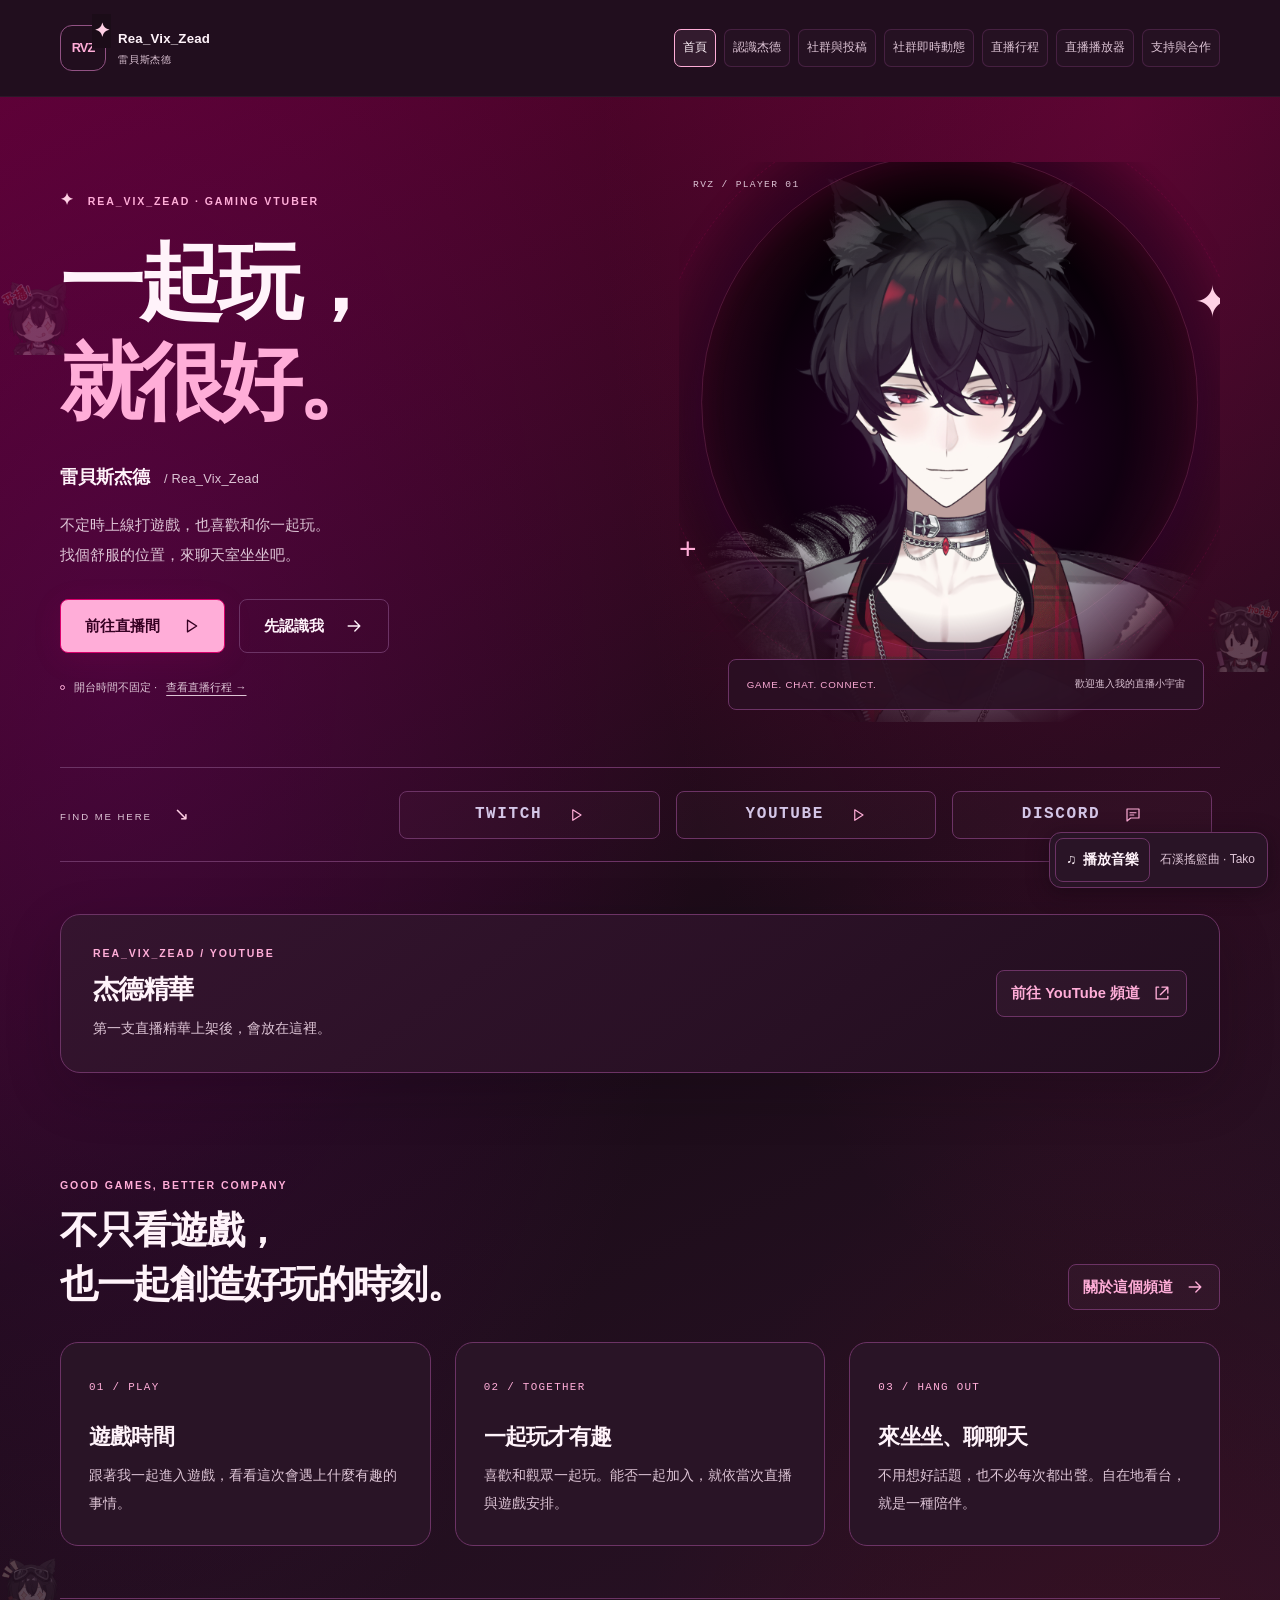
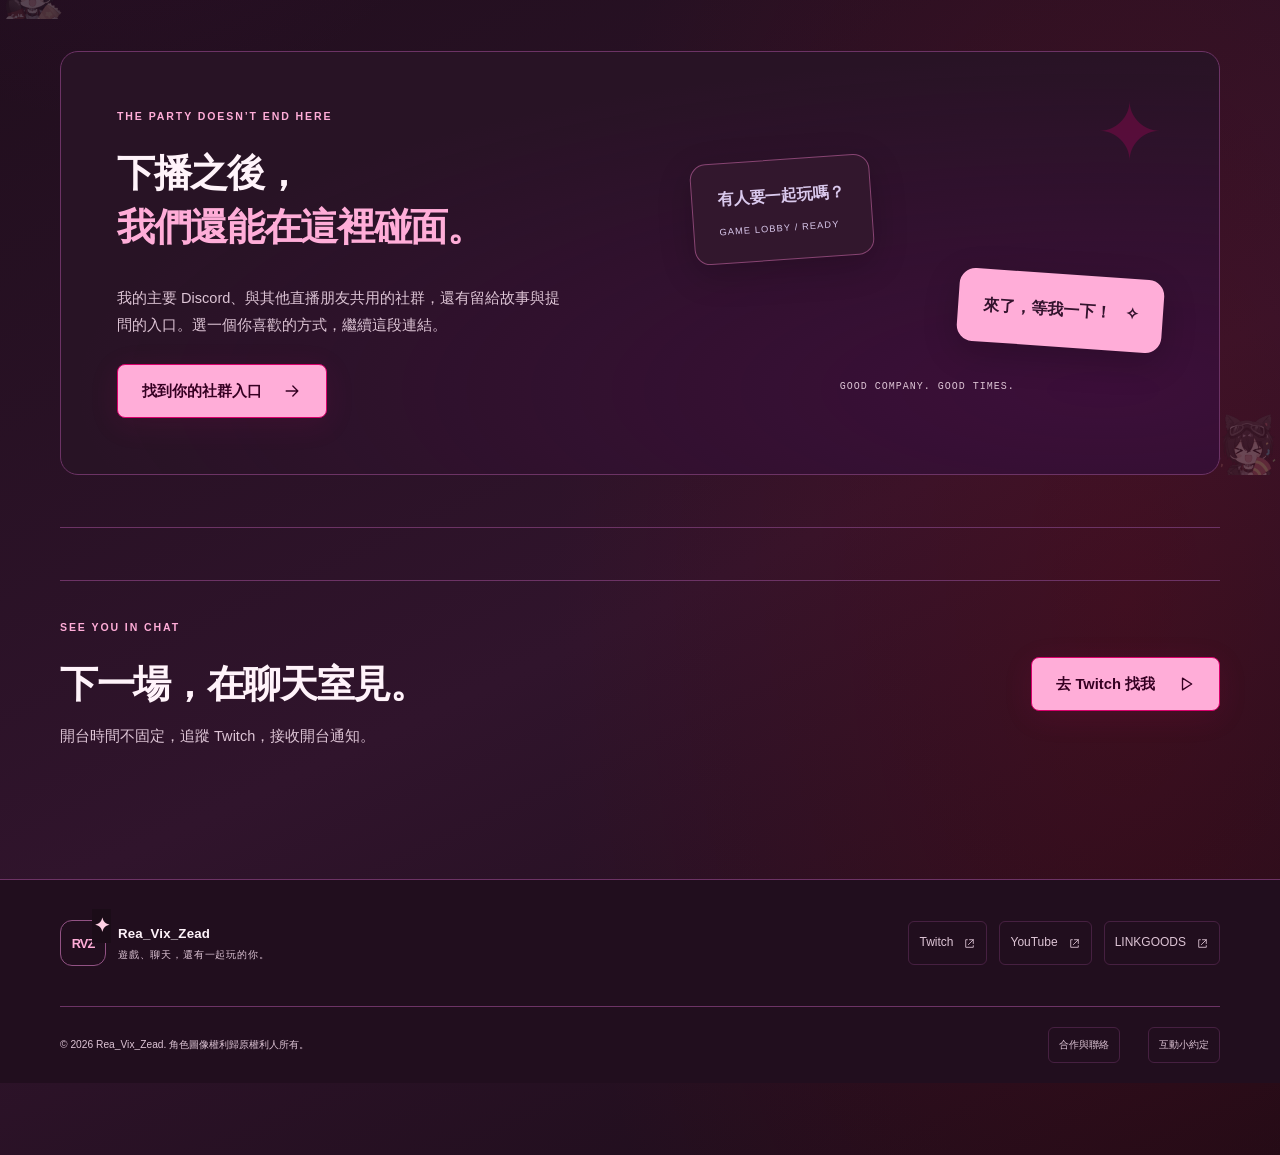
==== commit 434d12ce: "Refresh sticky navigation styles on all pages" ====
--- a/index.html
+++ b/index.html
@@ -1,5 +1,5 @@
 <!doctype html>
-<html lang="zh-Hant"><head><meta charset="utf-8"><meta name="viewport" content="width=device-width,initial-scale=1"><meta name="theme-color" content="#1b0c18"><meta name="description" content="遊戲、聊天，還有一起玩的你。雷貝斯杰德 Rea_Vix_Zead 的 Twitch、社群與投稿入口。"><title>直播個人網站｜Rea_Vix_Zead 雷貝斯杰德</title><link rel="icon" href="assets/favicon.svg" type="image/svg+xml"><link rel="canonical" href="https://rea-vix-zead.github.io/ReaVixZead-Live/index.html"><meta property="og:type" content="website"><meta property="og:title" content="直播個人網站｜Rea_Vix_Zead"><meta property="og:description" content="遊戲、聊天，還有一起玩的你。雷貝斯杰德 Rea_Vix_Zead 的 Twitch、社群與投稿入口。"><meta property="og:url" content="https://rea-vix-zead.github.io/ReaVixZead-Live/index.html"><meta property="og:image" content="https://rea-vix-zead.github.io/ReaVixZead-Live/assets/avatar.jpg"><link rel="stylesheet" href="assets/site.css?v=raven-2"><link rel="stylesheet" href="assets/music.css"></head>
+<html lang="zh-Hant"><head><meta charset="utf-8"><meta name="viewport" content="width=device-width,initial-scale=1"><meta name="theme-color" content="#1b0c18"><meta name="description" content="遊戲、聊天，還有一起玩的你。雷貝斯杰德 Rea_Vix_Zead 的 Twitch、社群與投稿入口。"><title>直播個人網站｜Rea_Vix_Zead 雷貝斯杰德</title><link rel="icon" href="assets/favicon.svg" type="image/svg+xml"><link rel="canonical" href="https://rea-vix-zead.github.io/ReaVixZead-Live/index.html"><meta property="og:type" content="website"><meta property="og:title" content="直播個人網站｜Rea_Vix_Zead"><meta property="og:description" content="遊戲、聊天，還有一起玩的你。雷貝斯杰德 Rea_Vix_Zead 的 Twitch、社群與投稿入口。"><meta property="og:url" content="https://rea-vix-zead.github.io/ReaVixZead-Live/index.html"><meta property="og:image" content="https://rea-vix-zead.github.io/ReaVixZead-Live/assets/avatar.jpg"><link rel="stylesheet" href="assets/site.css?v=sticky-1"><link rel="stylesheet" href="assets/music.css"></head>
 <body><a class="skip-link" href="#main">跳至主要內容</a>
     <header class="site-header"><div class="header-inner container">
     <a href="index.html" class="brand" aria-label="Rea_Vix_Zead 首頁"><span class="brand-mark">RVZ<span>✦</span></span><span class="brand-name">Rea_Vix_Zead<small>雷貝斯杰德</small></span></a>
--- a/assets/site.css
+++ b/assets/site.css
@@ -1,7 +1,7 @@
 @charset "UTF-8";
-:root{color-scheme:dark;--bg:#1b0c18;--surface:#291426;--surface-2:#351832;--text:#fff3fa;--muted:#ddc4d5;--purple:#ffadd8;--pink:#ffd0e5;--line:#6C3365;--hot:#D9006C;--orchid:#750075;--wine:#600030;--red:#AE0000;--width:1160px;--radius:18px}
-*{box-sizing:border-box}html{scroll-behavior:smooth;scroll-padding-top:24px}body{margin:0;background:radial-gradient(ellipse at 88% 4%,#D9006C33,transparent 33rem),radial-gradient(ellipse at 9% 24%,color-mix(in srgb,var(--orchid) 30%,transparent),transparent 37rem),radial-gradient(ellipse at 88% 80%,color-mix(in srgb,var(--red) 16%,transparent),transparent 36rem),linear-gradient(155deg,var(--wine),var(--bg) 38%,#30142c 75%,var(--bg));color:var(--text);font-family:"Segoe UI","Noto Sans TC","Microsoft JhengHei",sans-serif;line-height:1.8}a{color:inherit;text-decoration:none}button{font:inherit}button,a{-webkit-tap-highlight-color:transparent}a:focus-visible,button:focus-visible,summary:focus-visible{outline:2px solid var(--pink);outline-offset:6px}img{display:block;max-width:100%;height:auto}svg{width:20px;height:20px;flex-shrink:0}p,h1,h2,h3{margin-top:0}p{overflow-wrap:break-word}h1,h2,h3{font-weight:750;line-height:1.4;letter-spacing:-.035em}h2{font-size:clamp(1.8rem,3vw,2.65rem)}h3{font-size:1.35rem}button{cursor:pointer}.container{width:min(var(--width),calc(100% - 64px));margin-inline:auto}.skip-link{position:absolute;left:16px;top:-80px;z-index:10;background:var(--purple);color:var(--bg);padding:12px 20px}.skip-link:focus{top:12px}.eyebrow{font-size:.66rem;letter-spacing:.18em;font-weight:700;color:var(--purple);line-height:1.7;margin-bottom:20px}.text-link{display:inline-flex;align-items:center;gap:16px;color:var(--purple);font-size:.92rem;font-weight:600;min-height:44px}.text-link:hover{color:var(--pink)}.button{display:inline-flex;align-items:center;justify-content:center;gap:20px;min-height:54px;padding:14px 24px;border:1px solid transparent;border-radius:8px;background:var(--purple);color:#2d0821;font-size:.92rem;font-weight:750;line-height:1.5;box-shadow:0 6px 30px #d9006c1a;transition:background .2s,transform .2s}.button:hover{background:#ffd0e5;transform:translateY(-2px)}.button-secondary{background:transparent;color:var(--text);border-color:#6c3365;box-shadow:none}.button-secondary:hover{background:#ffffff08;border-color:var(--purple)}.hero-actions{display:flex;flex-wrap:wrap;align-items:center;gap:14px;margin-top:30px}
-.site-header{border-bottom:1px solid #ffffff0b;background:#220d1dbb}.header-inner{display:flex;align-items:center;justify-content:space-between;gap:24px;min-height:96px;position:relative}.brand{display:inline-flex;align-items:center;gap:12px;white-space:nowrap}.brand-mark{position:relative;display:grid;place-items:center;width:46px;height:46px;border:1px solid #925284;border-radius:12px;color:var(--purple);font-size:.8rem;font-weight:900;letter-spacing:-.07em}.brand-mark>span{position:absolute;right:-6px;top:-12px;background:var(--bg);padding:0 2px;color:var(--pink);font-size:19px}.brand-name{font-size:.95rem;font-weight:750;letter-spacing:.015em}.brand-name small{display:block;color:var(--muted);font-size:.65rem;font-weight:400;letter-spacing:.08em}.nav{display:flex;gap:26px}.nav>a{position:relative;padding-block:12px;color:var(--muted);font-size:.85rem;white-space:nowrap}.nav>a:hover,.nav>a[aria-current]{color:var(--text)}.nav>a[aria-current]::after{content:"";position:absolute;left:0;right:0;bottom:4px;height:2px;background:var(--purple)}.header-watch{display:inline-flex;align-items:center;gap:12px;padding:10px 15px;border:1px solid #874472;border-radius:7px;color:#f4c7e0;font-size:.8rem;white-space:nowrap}.header-watch:hover{background:#d9006c20}.header-watch svg{width:16px}.menu-toggle{display:none}
+:root{color-scheme:dark;--bg:#1b0c18;--surface:#291426;--surface-2:#351832;--text:#fff3fa;--muted:#ddc4d5;--purple:#ffadd8;--pink:#ffd0e5;--line:#6C3365;--hot:#D9006C;--orchid:#750075;--wine:#600030;--red:#AE0000;--width:1160px;--radius:18px;--header-height:96px}
+*{box-sizing:border-box}html{scroll-behavior:smooth;scroll-padding-top:calc(var(--header-height) + 17px)}body{margin:0;background:radial-gradient(ellipse at 88% 4%,#D9006C33,transparent 33rem),radial-gradient(ellipse at 9% 24%,color-mix(in srgb,var(--orchid) 30%,transparent),transparent 37rem),radial-gradient(ellipse at 88% 80%,color-mix(in srgb,var(--red) 16%,transparent),transparent 36rem),linear-gradient(155deg,var(--wine),var(--bg) 38%,#30142c 75%,var(--bg));color:var(--text);font-family:"Segoe UI","Noto Sans TC","Microsoft JhengHei",sans-serif;line-height:1.8}a{color:inherit;text-decoration:none}button{font:inherit}button,a{-webkit-tap-highlight-color:transparent}a:focus-visible,button:focus-visible,summary:focus-visible{outline:2px solid var(--pink);outline-offset:6px}img{display:block;max-width:100%;height:auto}svg{width:20px;height:20px;flex-shrink:0}p,h1,h2,h3{margin-top:0}p{overflow-wrap:break-word}h1,h2,h3{font-weight:750;line-height:1.4;letter-spacing:-.035em}h2{font-size:clamp(1.8rem,3vw,2.65rem)}h3{font-size:1.35rem}button{cursor:pointer}.container{width:min(var(--width),calc(100% - 64px));margin-inline:auto}.skip-link{position:absolute;left:16px;top:-80px;z-index:10;background:var(--purple);color:var(--bg);padding:12px 20px}.skip-link:focus{position:fixed;top:12px}.eyebrow{font-size:.66rem;letter-spacing:.18em;font-weight:700;color:var(--purple);line-height:1.7;margin-bottom:20px}.text-link{display:inline-flex;align-items:center;gap:16px;color:var(--purple);font-size:.92rem;font-weight:600;min-height:44px}.text-link:hover{color:var(--pink)}.button{display:inline-flex;align-items:center;justify-content:center;gap:20px;min-height:54px;padding:14px 24px;border:1px solid transparent;border-radius:8px;background:var(--purple);color:#2d0821;font-size:.92rem;font-weight:750;line-height:1.5;box-shadow:0 6px 30px #d9006c1a;transition:background .2s,transform .2s}.button:hover{background:#ffd0e5;transform:translateY(-2px)}.button-secondary{background:transparent;color:var(--text);border-color:#6c3365;box-shadow:none}.button-secondary:hover{background:#ffffff08;border-color:var(--purple)}.hero-actions{display:flex;flex-wrap:wrap;align-items:center;gap:14px;margin-top:30px}
+.site-header{position:sticky;top:0;z-index:8;border-bottom:1px solid #ffffff0b;background:#220d1dbb}.header-inner{display:flex;align-items:center;justify-content:space-between;gap:24px;min-height:var(--header-height);position:relative}.brand{display:inline-flex;align-items:center;gap:12px;white-space:nowrap}.brand-mark{position:relative;display:grid;place-items:center;width:46px;height:46px;border:1px solid #925284;border-radius:12px;color:var(--purple);font-size:.8rem;font-weight:900;letter-spacing:-.07em}.brand-mark>span{position:absolute;right:-6px;top:-12px;background:var(--bg);padding:0 2px;color:var(--pink);font-size:19px}.brand-name{font-size:.95rem;font-weight:750;letter-spacing:.015em}.brand-name small{display:block;color:var(--muted);font-size:.65rem;font-weight:400;letter-spacing:.08em}.nav{display:flex;gap:26px}.nav>a{position:relative;padding-block:12px;color:var(--muted);font-size:.85rem;white-space:nowrap}.nav>a:hover,.nav>a[aria-current]{color:var(--text)}.nav>a[aria-current]::after{content:"";position:absolute;left:0;right:0;bottom:4px;height:2px;background:var(--purple)}.header-watch{display:inline-flex;align-items:center;gap:12px;padding:10px 15px;border:1px solid #874472;border-radius:7px;color:#f4c7e0;font-size:.8rem;white-space:nowrap}.header-watch:hover{background:#d9006c20}.header-watch svg{width:16px}.menu-toggle{display:none}
 .hero{display:grid;grid-template-columns:1.1fr 1fr;align-items:center;gap:24px;min-height:670px;padding-block:55px 36px}.hero-copy{position:relative;z-index:1}.tiny-star{font-size:1rem;margin-right:8px;color:var(--pink)}.hero h1{font-size:clamp(3.7rem,6.6vw,6rem);line-height:1.18;letter-spacing:-.06em;margin-bottom:30px}.hero h1>span{color:var(--purple)}.hero-name{font-size:1.1rem;font-weight:650;margin-bottom:16px}.hero-name>span{font-size:.8rem;color:var(--muted);margin-left:9px;font-weight:400;letter-spacing:.02em}.hero-description{color:var(--muted);font-size:.95rem;line-height:1.95;margin-bottom:0}.schedule-note{display:flex;align-items:center;gap:9px;font-size:.7rem;color:#9b8fab;margin:24px 0 0}.schedule-note>span{width:5px;height:5px;border:1px solid var(--purple);border-radius:50%;flex-shrink:0}.portrait-stage{min-width:0;position:relative;height:560px;isolation:isolate;overflow:hidden}.portrait-stage::before{content:"";position:absolute;inset:4% -4% 2%;background:radial-gradient(ellipse,#75007560,transparent 67%);z-index:-2}.hero-portrait{position:absolute;width:100%;height:100%;object-fit:cover;object-position:center 15%;mix-blend-mode:lighten;mask-image:radial-gradient(ellipse at 50% 45%,#000 46%,transparent 77%);filter:drop-shadow(0 0 24px #d9006c12)}.stage-orbit{position:absolute;left:50%;top:43%;width:92%;aspect-ratio:1;border:1px solid #b442874d;border-radius:50%;transform:translate(-50%,-50%);z-index:-1}.orbit-a{box-shadow:0 0 60px #75007540,inset 0 0 30px #d9006c0d}.orbit-b{width:110%;border-style:dashed;border-color:#d9006c22}.stage-grid{position:absolute;inset:50% -10% -4%;z-index:-1;background-image:linear-gradient(#d9006c1b 1px,transparent 1px),linear-gradient(90deg,#d9006c1b 1px,transparent 1px);background-size:42px 42px;transform:perspective(300px) rotateX(58deg);mask-image:radial-gradient(ellipse,#000,transparent 70%)}.stage-coordinate{position:absolute;top:14px;left:14px;font-family:monospace;font-size:.6rem;letter-spacing:.14em;color:#aa8ec9;z-index:2}.stage-star{position:absolute;color:var(--pink);font-size:44px;z-index:2}.star-a{top:18%;right:-2%}.star-b{left:0;bottom:26%;font-size:30px;color:var(--purple)}.stage-caption{position:absolute;bottom:12px;left:9%;right:3%;display:flex;align-items:center;justify-content:space-between;gap:12px;padding:15px 18px;border:1px solid #6c336580;border-radius:8px;background:#2a1024e8;backdrop-filter:blur(12px);z-index:2}.stage-caption>span{font-size:.61rem;letter-spacing:.08em;color:var(--purple)}.stage-caption small{font-size:.63rem;color:var(--muted)}
 .platform-rail{display:grid;grid-template-columns:1.2fr repeat(3,1fr);align-items:center;min-height:95px;border-top:1px solid var(--line);border-bottom:1px solid var(--line)}.rail-label{font-size:.6rem;letter-spacing:.2em;color:#8c7c9c}.rail-label>span{color:var(--pink);margin-left:18px;font-size:1.1rem}.rail-link{display:flex;align-items:center;justify-content:center;gap:24px;font-family:monospace;font-size:1rem;font-weight:700;letter-spacing:.1em;min-height:48px;border-left:1px solid var(--line);color:#d4c6e7}.rail-link svg{width:18px;color:var(--purple)}.rail-link:hover{color:var(--pink)}.section{padding-block:64px}.section-heading{display:flex;align-items:flex-end;justify-content:space-between;gap:32px;margin-bottom:38px}.section-heading h2{margin-bottom:0}.section-heading>p{max-width:330px;margin-bottom:0;color:var(--muted);font-size:.92rem}.experience-grid{display:grid;grid-template-columns:repeat(3,minmax(0,1fr));gap:38px}.experience{padding-top:24px;border-top:1px solid var(--line)}.section-number{color:#8d78aa;font-family:monospace;letter-spacing:.12em;font-size:.68rem}.experience h3{margin:22px 0 12px}.experience p{font-size:.9rem;color:var(--muted);margin-bottom:0;line-height:1.9}.community-feature{display:grid;grid-template-columns:1.1fr 1fr;gap:56px;padding:56px;border:1px solid #6c3365;border-radius:var(--radius);background:radial-gradient(ellipse at 90% 80%,#75007540,transparent 70%),#281325;overflow:hidden}.community-feature h2>span,.story-panel h2>span{color:var(--purple)}.community-feature p:not(.eyebrow),.closing-strip p:not(.eyebrow){color:var(--muted);font-size:.91rem;max-width:450px}.community-feature .button{margin-top:12px}.chat-art{display:flex;flex-direction:column;justify-content:center;position:relative;min-width:0;padding-top:25px}.chat-art-star{position:absolute;top:-15px;right:0;font-size:80px;line-height:1;color:#d9006c40}.bubble{position:relative;padding:22px 25px;border-radius:16px;font-size:1rem;font-weight:650;box-shadow:0 10px 35px #0003}.bubble small{display:block;margin-top:9px;font-size:.58rem;letter-spacing:.12em;font-weight:400}.bubble-a{margin-right:30px;align-self:flex-start;border:1px solid #874472;background:#32172d;transform:rotate(-4deg);color:#dac9ed}.bubble-b{margin:14px 0 0 40px;align-self:flex-end;transform:rotate(4deg);background:#ffadd8;color:#33132d}.bubble-b>span{margin-left:14px}.chat-art-label{margin-top:35px;text-align:center;font:10px monospace;letter-spacing:.1em;color:#9578b6}.closing-strip{display:flex;align-items:center;justify-content:space-between;gap:30px;padding:38px 0;border-top:1px solid var(--line)}.closing-strip h2{margin-bottom:12px}.closing-strip p:last-child{margin-bottom:0}
 .page-heading{padding-block:60px 40px;border-bottom:1px solid var(--line)}.page-heading h1{font-size:clamp(2.6rem,5.5vw,4.6rem);line-height:1.25;margin-bottom:26px}.page-heading h1>span{color:var(--purple)}.intro{max-width:650px;color:var(--muted);font-size:1rem;line-height:1.95;margin:0}.about-intro{display:grid;grid-template-columns:.8fr 1.1fr;gap:72px;align-items:center}.about-picture{position:relative;overflow:hidden;border:1px solid #6c3365;border-radius:var(--radius);background:radial-gradient(ellipse at center,#75007550,#1b0c18);align-self:start}.about-picture img{mix-blend-mode:lighten}.about-picture>span{display:block;padding:14px 20px;border-top:1px solid var(--line);color:var(--purple);font:.6rem monospace;letter-spacing:.12em;text-align:center}.prose p:not(.eyebrow){color:var(--muted);font-size:.94rem;line-height:1.95}.identity-tags{display:flex;flex-wrap:wrap;gap:8px;margin:24px 0}.identity-tags span,.pill{display:inline-block;padding:5px 12px;border:1px solid #6c3365;border-radius:30px;color:#f4b9dd;font-size:.7rem}.rules-grid{display:grid;grid-template-columns:repeat(2,minmax(0,1fr));gap:28px 40px}.rules-grid article{padding:25px 0 0 42px;border-top:1px solid var(--line);position:relative}.rules-grid article>span{position:absolute;left:0;top:29px;color:var(--purple);font:.7rem monospace}.rules-grid h3{font-size:1.12rem;margin-bottom:10px}.rules-grid p{color:var(--muted);font-size:.9rem;margin:0}
@@ -9,7 +9,7 @@
 .support-grid{display:grid;grid-template-columns:repeat(3,minmax(0,1fr));gap:24px}.support-card{display:flex;flex-direction:column;align-items:flex-start;padding:30px;border:1px solid var(--line);border-radius:var(--radius);background:var(--surface)}.support-card h2{font-size:1.3rem;margin-bottom:14px}.support-card p{font-size:.9rem;color:var(--muted);margin-bottom:25px}.support-card .text-link{margin-top:auto}.contact-box{display:grid;grid-template-columns:1.6fr 1fr;gap:40px;padding:48px;border:1px solid #6c3365;border-radius:var(--radius);background:radial-gradient(ellipse at top right,#75007548,transparent 70%),var(--surface)}.contact-box p:not(.eyebrow){color:var(--muted);font-size:.93rem;max-width:620px}.email-link{display:inline-block;color:var(--purple);font-size:.98rem;overflow-wrap:anywhere}.email-link:hover{text-decoration:underline}.contact-decoration{display:flex;align-items:center;justify-content:center;flex-direction:column;color:#ffadd8;font-size:90px;line-height:1.3}.contact-decoration>span{font:700 20px monospace;line-height:1.6;text-align:center;letter-spacing:.16em}.small-note{border-top:1px solid var(--line);padding-top:30px}.small-note h2{font-size:1.2rem}.small-note p{color:var(--muted);font-size:.92rem}
 .site-footer{margin-top:40px;border-top:1px solid var(--line);background:#180b15}.footer-top{display:flex;align-items:center;justify-content:space-between;gap:30px;padding-block:40px}.footer-links{display:flex;gap:28px}.footer-links a{display:flex;align-items:center;gap:10px;color:var(--muted);font-size:.75rem;min-height:44px}.footer-links svg{width:13px;height:13px}.footer-links a:hover{color:var(--purple)}.footer-bottom{display:flex;align-items:center;gap:28px;padding-block:20px;border-top:1px solid var(--line);color:#82768f;font-size:.64rem}.footer-bottom>p{margin:0 auto 0 0}.footer-bottom>a{min-height:36px;display:flex;align-items:center}.toast{position:fixed;bottom:24px;left:50%;transform:translateX(-50%);padding:14px 22px;background:#dac5f6;border:1px solid #fff6;border-radius:9px;box-shadow:0 5px 35px #0005;color:#30152b;font-size:.85rem;z-index:30;width:max-content;max-width:calc(100% - 32px)}
 @media(max-width:1000px){.header-inner{gap:18px}.nav{gap:16px}.header-watch{padding:9px 12px;font-size:.72rem}.brand-name{font-size:.83rem}.hero{min-height:610px}.portrait-stage{height:490px}.stage-caption{left:0;right:0;flex-direction:column;gap:4px}.community-feature{padding:36px;gap:36px}.about-intro{gap:40px}.support-card{padding:24px}.contact-box{grid-template-columns:1.8fr 1fr;padding:36px}}
-@media(max-width:800px){.container{width:calc(100% - 48px)}.header-inner{min-height:84px}.menu-toggle{display:flex;flex-direction:column;align-items:center;justify-content:center;gap:7px;width:46px;height:46px;border:1px solid var(--line);border-radius:8px;background:transparent;color:var(--text);margin-left:auto}.menu-toggle>span{width:18px;height:1px;background:currentColor}.header-watch{display:none}.nav{display:none;position:absolute;left:-24px;right:-24px;top:100%;z-index:5;padding:16px 24px 24px;background:#250f22f7;border-bottom:1px solid var(--line);backdrop-filter:blur(14px)}.nav[data-open]{display:grid;grid-template-columns:repeat(2,minmax(0,1fr));gap:12px 24px}.nav>a{padding:12px 4px;font-size:.92rem}.hero{grid-template-columns:1fr 1fr;min-height:570px;gap:12px;padding-block:45px 30px}.hero h1{font-size:clamp(3rem,7vw,4rem)}.hero-name>span{display:block;margin:3px 0 0}.portrait-stage{height:430px}.hero-actions{gap:12px}.hero-actions .button{padding:12px 18px;font-size:.8rem}.hero-description{font-size:.86rem}.hero-description br{display:none}.schedule-note{font-size:.62rem}.rail-link{font-size:.85rem;gap:12px}.rail-label{font-size:.5rem}.rail-label>span{margin-left:5px}.section{padding-block:48px}.experience-grid{gap:24px}.community-feature{grid-template-columns:1fr;gap:36px}.chat-art{min-height:230px;max-width:440px;width:100%;margin:auto}.about-intro{grid-template-columns:.75fr 1fr;gap:28px}.community-card{padding:28px}.community-card h3{font-size:1.6rem}.story-panel{gap:36px}.support-grid{grid-template-columns:1fr}.support-card{padding:28px}.contact-box{grid-template-columns:1fr}.contact-decoration{display:none}.footer-top{align-items:flex-start;flex-direction:column;gap:22px}.footer-bottom{flex-wrap:wrap;gap:8px 24px}.footer-bottom>p{width:100%}}
+@media(max-width:800px){:root{--header-height:84px}.container{width:calc(100% - 48px)}.menu-toggle{display:flex;flex-direction:column;align-items:center;justify-content:center;gap:7px;width:46px;height:46px;border:1px solid var(--line);border-radius:8px;background:transparent;color:var(--text);margin-left:auto}.menu-toggle>span{width:18px;height:1px;background:currentColor}.header-watch{display:none}.nav{display:none;position:absolute;left:-24px;right:-24px;top:100%;z-index:5;max-height:calc(100dvh - var(--header-height) - 1px);overflow-y:auto;padding:16px 24px 24px;background:#250f22f7;border-bottom:1px solid var(--line);backdrop-filter:blur(14px)}.nav[data-open]{display:grid;grid-template-columns:repeat(2,minmax(0,1fr));gap:12px 24px}.nav>a{padding:12px 4px;font-size:.92rem}.hero{grid-template-columns:1fr 1fr;min-height:570px;gap:12px;padding-block:45px 30px}.hero h1{font-size:clamp(3rem,7vw,4rem)}.hero-name>span{display:block;margin:3px 0 0}.portrait-stage{height:430px}.hero-actions{gap:12px}.hero-actions .button{padding:12px 18px;font-size:.8rem}.hero-description{font-size:.86rem}.hero-description br{display:none}.schedule-note{font-size:.62rem}.rail-link{font-size:.85rem;gap:12px}.rail-label{font-size:.5rem}.rail-label>span{margin-left:5px}.section{padding-block:48px}.experience-grid{gap:24px}.community-feature{grid-template-columns:1fr;gap:36px}.chat-art{min-height:230px;max-width:440px;width:100%;margin:auto}.about-intro{grid-template-columns:.75fr 1fr;gap:28px}.community-card{padding:28px}.community-card h3{font-size:1.6rem}.story-panel{gap:36px}.support-grid{grid-template-columns:1fr}.support-card{padding:28px}.contact-box{grid-template-columns:1fr}.contact-decoration{display:none}.footer-top{align-items:flex-start;flex-direction:column;gap:22px}.footer-bottom{flex-wrap:wrap;gap:8px 24px}.footer-bottom>p{width:100%}}
 @media(max-width:600px){.container{width:calc(100% - 40px)}.brand-name{font-size:.88rem}.hero{display:flex;flex-direction:column;align-items:stretch;padding-top:38px;gap:26px}.hero .eyebrow{font-size:.57rem;letter-spacing:.13em}.hero h1{font-size:clamp(3.2rem,15vw,4.3rem);line-height:1.17;margin-bottom:24px}.hero-name{font-size:1.05rem}.hero-name>span{display:inline;margin-left:7px;font-size:.68rem}.hero-description{font-size:.92rem}.hero-actions .button{font-size:.86rem;min-height:52px;padding:13px 20px}.schedule-note{font-size:.65rem}.portrait-stage{height:440px;max-width:400px;width:100%;margin-inline:auto}.hero-portrait{object-fit:cover}.stage-coordinate{left:8px;top:8px}.stage-caption{left:7%;right:7%;flex-direction:row;gap:8px;bottom:0;padding:12px}.stage-caption>span{font-size:.52rem}.stage-caption small{font-size:.55rem}.stage-orbit{width:85%}.orbit-b{width:100%}.stage-grid{inset-inline:0}.star-a{right:4%;font-size:35px}.star-b{left:6%;font-size:25px}.platform-rail{grid-template-columns:repeat(3,1fr);padding:18px 0;gap:12px 0;min-height:0}.rail-label{grid-column:1/-1;font-size:.58rem}.rail-link{font-size:.7rem;letter-spacing:.06em;gap:8px;min-height:40px}.rail-link:nth-child(2){border-left:0}.rail-link svg{width:14px}.section{padding-block:36px}.section-heading{align-items:flex-start;flex-direction:column;gap:15px;margin-bottom:28px}.section-heading h2{font-size:1.7rem}.eyebrow{font-size:.58rem;letter-spacing:.15em;margin-bottom:16px}.experience-grid{grid-template-columns:1fr;gap:24px}.experience{padding-top:20px}.experience h3{margin:12px 0 8px}.community-feature{padding:28px 24px;gap:28px}.community-feature h2{font-size:1.65rem}.community-feature .button{width:100%;padding-inline:15px}.bubble{padding:18px;font-size:.9rem}.bubble-a{margin-right:15px}.bubble-b{margin-left:15px}.closing-strip{align-items:flex-start;flex-direction:column;gap:24px;padding-top:26px}.closing-strip h2{font-size:1.8rem}.closing-strip>.button{width:100%}.page-heading{padding-block:38px 30px}.page-heading h1{font-size:clamp(2rem,9vw,2.9rem);line-height:1.35;margin-bottom:20px}.intro{font-size:.93rem}.about-intro{grid-template-columns:1fr;gap:30px}.about-picture{max-width:360px;justify-self:center;width:100%}.prose h2{font-size:1.8rem}.rules-grid{grid-template-columns:1fr;gap:24px}.community-grid{grid-template-columns:1fr;gap:20px}.community-card{padding:28px 24px}.community-card .button{width:100%}.community-card h3{font-size:1.75rem}.story-panel{grid-template-columns:1fr;gap:24px;padding-block:28px}.story-panel h2{font-size:1.8rem}.story-panel .button{width:100%}.social-grid{grid-template-columns:repeat(2,minmax(0,1fr));gap:12px}.social-link{min-height:64px;padding:16px;font-size:.8rem}.social-link svg{width:16px}.support-card{padding:25px}.contact-box{padding:28px 24px}.contact-box h2{font-size:1.8rem}.contact-box .hero-actions{display:grid;grid-template-columns:1fr}.email-link{font-size:.84rem}.footer-top{padding-block:32px}.footer-links{gap:22px;flex-wrap:wrap}.footer-bottom{font-size:.6rem}.site-footer{margin-top:24px}}
 @media(max-width:360px){.hero-name>span{display:block;margin-left:0}.portrait-stage{height:370px}.hero-actions{display:grid;grid-template-columns:1fr}.stage-caption{flex-direction:column}.social-grid{grid-template-columns:1fr}.bubble{font-size:.8rem}}
 @media(prefers-reduced-motion:reduce){html{scroll-behavior:auto}.button{transition:none}.button:hover{transform:none}}
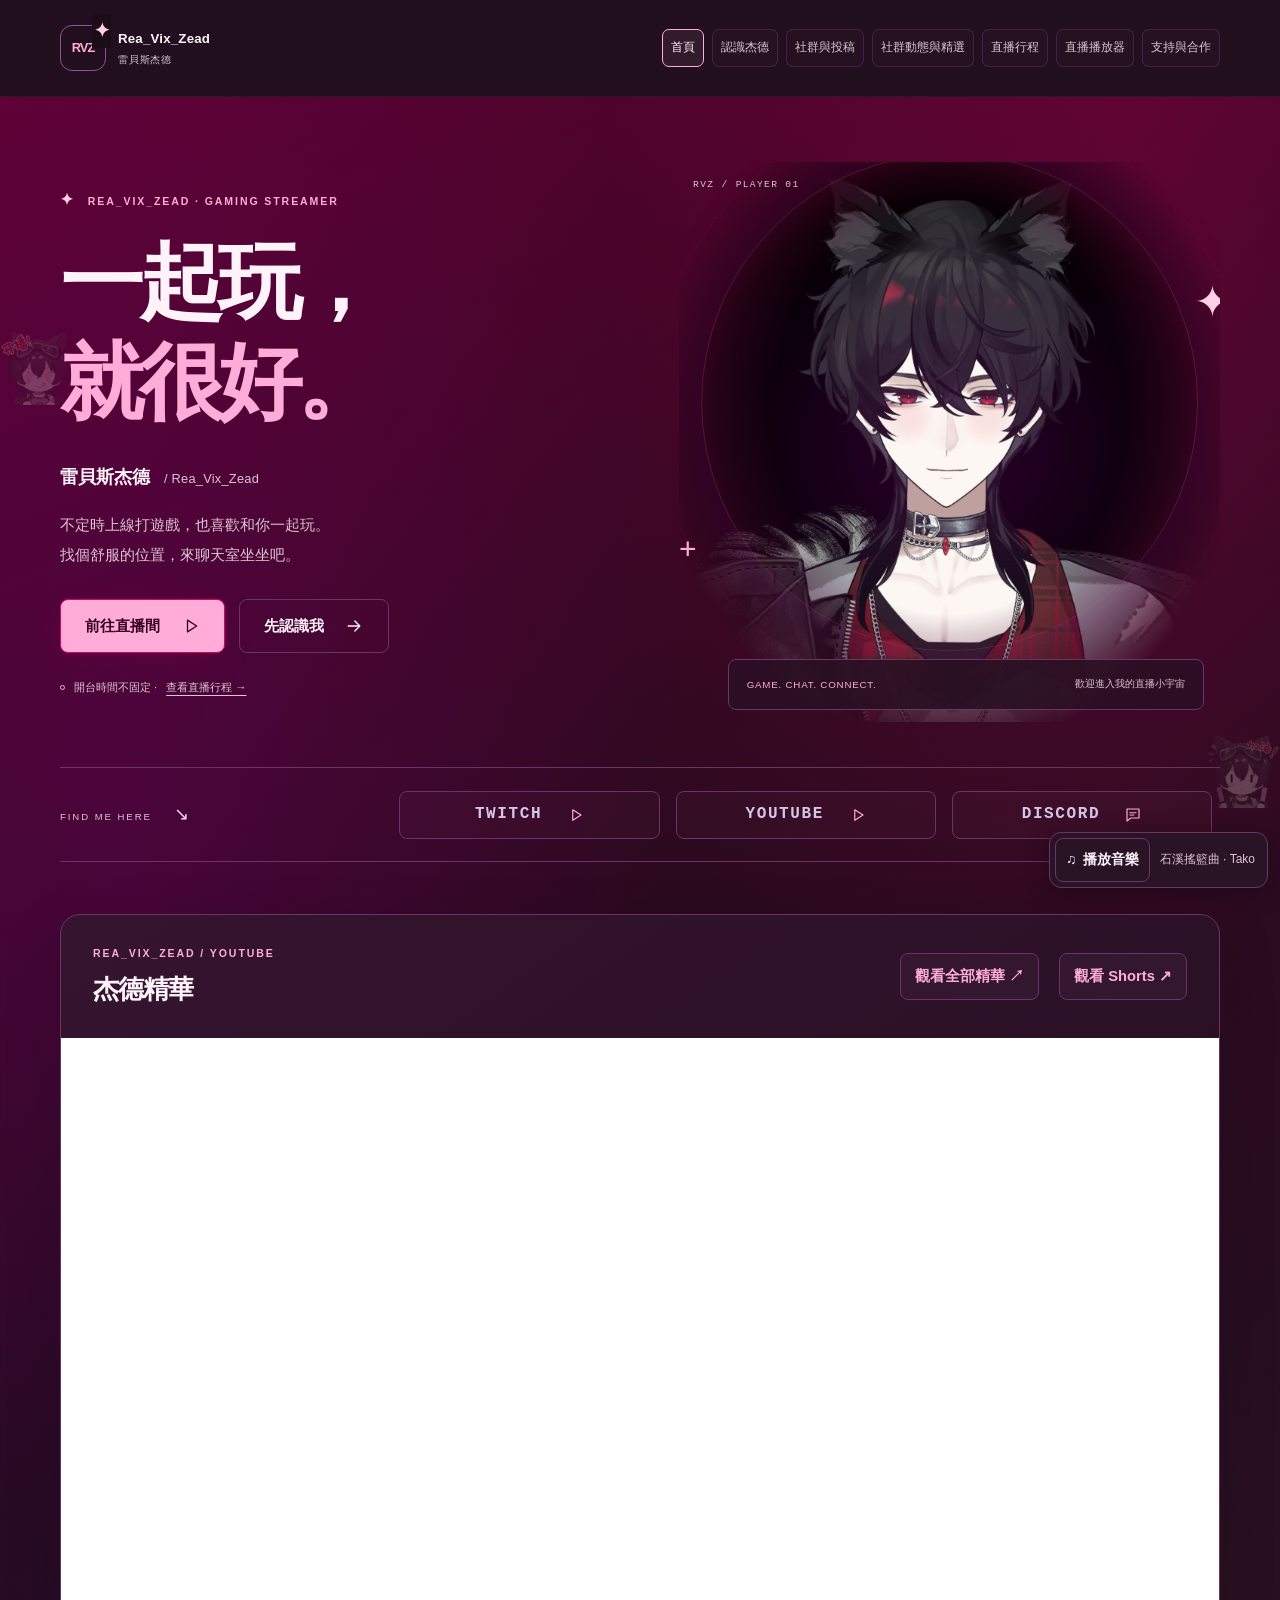
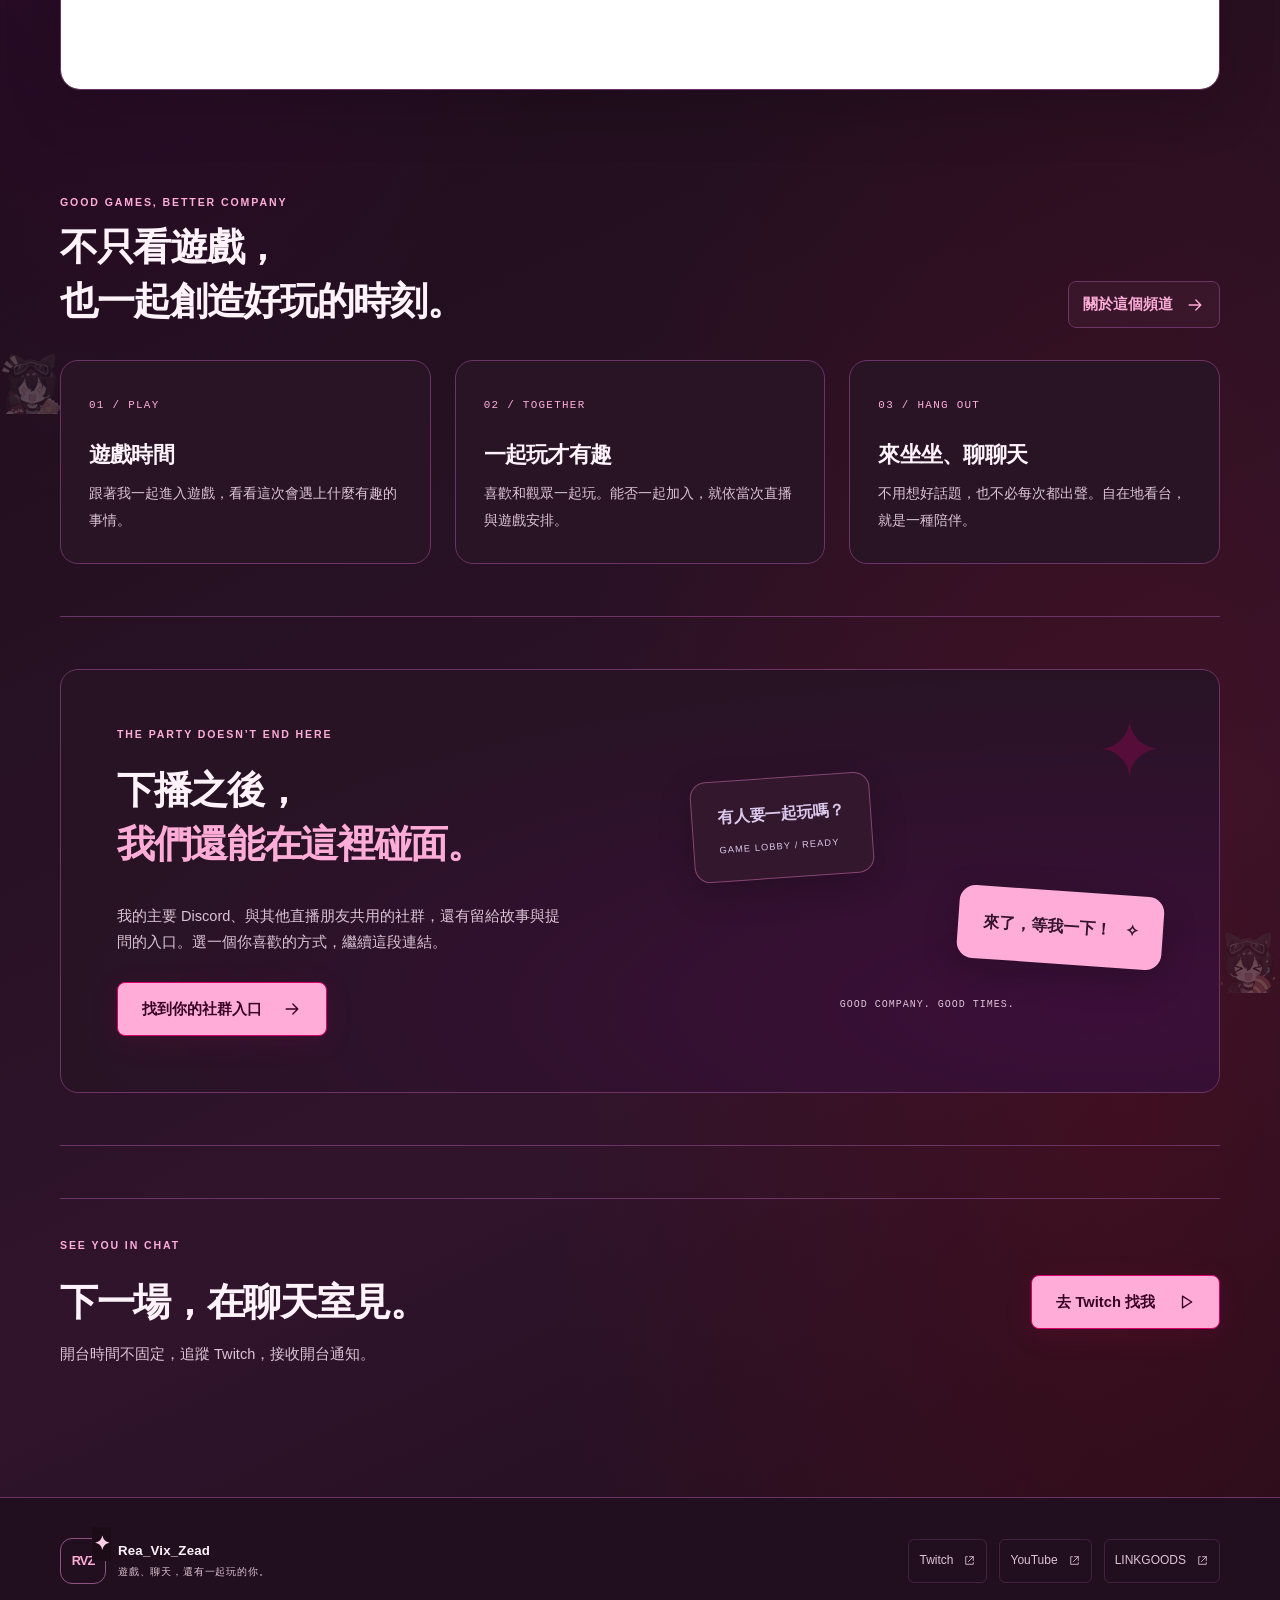
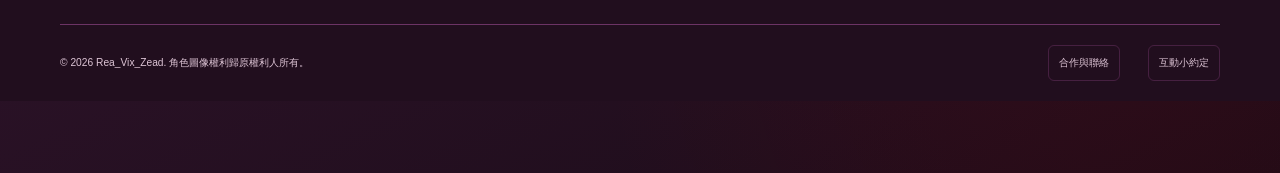
==== commit a27fe3f3: "Improve stream site clarity, mobile calendar, and highlight navigation Use consistent streamer wordi" ====
--- a/index.html
+++ b/index.html
@@ -1,48 +1,48 @@
-<!doctype html>
-<html lang="zh-Hant"><head><meta charset="utf-8"><meta name="viewport" content="width=device-width,initial-scale=1"><meta name="theme-color" content="#1b0c18"><meta name="description" content="遊戲、聊天，還有一起玩的你。雷貝斯杰德 Rea_Vix_Zead 的 Twitch、社群與投稿入口。"><title>直播個人網站｜Rea_Vix_Zead 雷貝斯杰德</title><link rel="icon" href="assets/favicon.svg" type="image/svg+xml"><link rel="canonical" href="https://rea-vix-zead.github.io/ReaVixZead-Live/index.html"><meta property="og:type" content="website"><meta property="og:title" content="直播個人網站｜Rea_Vix_Zead"><meta property="og:description" content="遊戲、聊天，還有一起玩的你。雷貝斯杰德 Rea_Vix_Zead 的 Twitch、社群與投稿入口。"><meta property="og:url" content="https://rea-vix-zead.github.io/ReaVixZead-Live/index.html"><meta property="og:image" content="https://rea-vix-zead.github.io/ReaVixZead-Live/assets/avatar.jpg"><link rel="stylesheet" href="assets/site.css?v=sticky-1"><link rel="stylesheet" href="assets/music.css"></head>
-<body><a class="skip-link" href="#main">跳至主要內容</a>
-    <header class="site-header"><div class="header-inner container">
-    <a href="index.html" class="brand" aria-label="Rea_Vix_Zead 首頁"><span class="brand-mark">RVZ<span>✦</span></span><span class="brand-name">Rea_Vix_Zead<small>雷貝斯杰德</small></span></a>
-    <button class="menu-toggle" aria-label="開啟導覽選單" aria-controls="site-nav" aria-expanded="false"><span></span><span></span></button>
-    <nav class="nav" id="site-nav" aria-label="主要導覽"><a href="index.html" aria-current="page">首頁</a><a href="about.html">認識杰德</a><a href="community.html">社群與投稿</a><a href="social.html">社群即時動態</a><a href="schedule.html">直播行程</a><a href="watch.html">直播播放器</a><a href="support.html">支持與合作</a></nav>
-    <a class="header-watch" href="https://www.twitch.tv/rea_vix_zead" target="_blank" rel="noopener noreferrer">前往 Twitch<svg viewBox="0 0 24 24" fill="none" stroke="currentColor" stroke-width="1.6" stroke-linecap="round" stroke-linejoin="round" aria-hidden="true"><path d="m9 5 11 7-11 7z"/></svg></a></div></header><main id="main">
-<section class="hero container"><div class="hero-copy"><p class="eyebrow"><span class="tiny-star">✦</span> REA_VIX_ZEAD · GAMING VTUBER</p>
-<h1>一起玩，<br><span>就很好。</span></h1><p class="hero-name">雷貝斯杰德 <span>/ Rea_Vix_Zead</span></p>
-<p class="hero-description">不定時上線打遊戲，也喜歡和你一起玩。<br>找個舒服的位置，來聊天室坐坐吧。</p>
-<div class="hero-actions"><a class="button" href="https://www.twitch.tv/rea_vix_zead" target="_blank" rel="noopener noreferrer">前往直播間<svg viewBox="0 0 24 24" fill="none" stroke="currentColor" stroke-width="1.6" stroke-linecap="round" stroke-linejoin="round" aria-hidden="true"><path d="m9 5 11 7-11 7z"/></svg></a><a class="button button-secondary" href="about.html">先認識我<svg viewBox="0 0 24 24" fill="none" stroke="currentColor" stroke-width="1.6" stroke-linecap="round" stroke-linejoin="round" aria-hidden="true"><path d="M5 12h14m-6-6 6 6-6 6"/></svg></a></div>
-<p class="schedule-note"><span></span> 開台時間不固定 · <a href="schedule.html">查看直播行程 →</a></p></div>
-<div class="portrait-stage"><div class="stage-orbit orbit-a"></div><div class="stage-orbit orbit-b"></div><div class="stage-grid"></div><span class="stage-coordinate">RVZ / PLAYER 01</span>
-<img class="hero-portrait" src="assets/avatar.jpg" width="1484" height="1484" alt="Rea_Vix_Zead，黑髮紅眼的角色形象" fetchpriority="high">
-<span class="stage-star star-a" aria-hidden="true">✦</span><span class="stage-star star-b" aria-hidden="true">+</span><div class="stage-caption"><span>GAME. CHAT. CONNECT.</span><small>歡迎進入我的直播小宇宙</small></div></div></section>
-<section class="platform-rail container" aria-label="常用平台"><span class="rail-label">FIND ME HERE <span>↘</span></span><a class="rail-link" href="https://www.twitch.tv/rea_vix_zead" target="_blank" rel="noopener noreferrer">TWITCH<svg viewBox="0 0 24 24" fill="none" stroke="currentColor" stroke-width="1.6" stroke-linecap="round" stroke-linejoin="round" aria-hidden="true"><path d="m9 5 11 7-11 7z"/></svg></a><a class="rail-link" href="https://www.youtube.com/@雷貝斯傑德_Rea_Vix_Zead" target="_blank" rel="noopener noreferrer">YOUTUBE<svg viewBox="0 0 24 24" fill="none" stroke="currentColor" stroke-width="1.6" stroke-linecap="round" stroke-linejoin="round" aria-hidden="true"><path d="m9 5 11 7-11 7z"/></svg></a><a class="rail-link" href="https://discord.gg/UBVjfp7vX5" target="_blank" rel="noopener noreferrer">DISCORD<svg viewBox="0 0 24 24" fill="none" stroke="currentColor" stroke-width="1.6" stroke-linecap="round" stroke-linejoin="round" aria-hidden="true"><path d="M4 4h16v12H9l-5 4z"/><path d="M8 9h8M8 12h5"/></svg></a></section>
-<section class="section container" id="highlights" aria-labelledby="highlights-title">
-  <div class="schedule-shell" data-youtube-highlight="video">
-    <div class="embed-heading">
-      <div>
-        <p class="eyebrow">REA_VIX_ZEAD / YOUTUBE</p>
-        <h2 id="highlights-title">杰德精華</h2>
-        <p data-highlight-placeholder>第一支直播精華上架後，會放在這裡。</p>
-      </div>
-      <a class="text-link" href="https://www.youtube.com/@雷貝斯傑德_Rea_Vix_Zead" target="_blank" rel="noopener noreferrer">前往 YouTube 頻道<svg viewBox="0 0 24 24" fill="none" stroke="currentColor" stroke-width="1.6" stroke-linecap="round" stroke-linejoin="round" aria-hidden="true"><path d="M8 5H5v14h14v-3M12 5h7v7M10 14l9-9"/></svg></a>
-    </div>
-    <div class="twitch-frame" data-highlight-player hidden></div>
-  </div>
-</section>
-<script src="assets/highlights.js" defer></script>
-
-<section class="section container"><div class="section-heading"><div><p class="eyebrow">GOOD GAMES, BETTER COMPANY</p><h2>不只看遊戲，<br>也一起創造好玩的時刻。</h2></div><a class="text-link" href="about.html">關於這個頻道 <svg viewBox="0 0 24 24" fill="none" stroke="currentColor" stroke-width="1.6" stroke-linecap="round" stroke-linejoin="round" aria-hidden="true"><path d="M5 12h14m-6-6 6 6-6 6"/></svg></a></div>
-<div class="experience-grid"><article class="experience"><span class="section-number">01 / PLAY</span><h3>遊戲時間</h3><p>跟著我一起進入遊戲，看看這次會遇上什麼有趣的事情。</p></article><article class="experience"><span class="section-number">02 / TOGETHER</span><h3>一起玩才有趣</h3><p>喜歡和觀眾一起玩。能否一起加入，就依當次直播與遊戲安排。</p></article><article class="experience"><span class="section-number">03 / HANG OUT</span><h3>來坐坐、聊聊天</h3><p>不用想好話題，也不必每次都出聲。自在地看台，就是一種陪伴。</p></article></div></section>
-<section class="section container"><div class="community-feature"><div><p class="eyebrow">THE PARTY DOESN’T END HERE</p><h2>下播之後，<br><span>我們還能在這裡碰面。</span></h2><p>我的主要 Discord、與其他直播朋友共用的社群，還有留給故事與提問的入口。選一個你喜歡的方式，繼續這段連結。</p><a class="button " href="community.html">找到你的社群入口<svg viewBox="0 0 24 24" fill="none" stroke="currentColor" stroke-width="1.6" stroke-linecap="round" stroke-linejoin="round" aria-hidden="true"><path d="M5 12h14m-6-6 6 6-6 6"/></svg></a></div><div class="chat-art" aria-hidden="true"><span class="chat-art-star">✦</span><div class="bubble bubble-a">有人要一起玩嗎？<small>GAME LOBBY / READY</small></div><div class="bubble bubble-b">來了，等我一下！<span>✧</span></div><div class="chat-art-label">GOOD COMPANY. GOOD TIMES.</div></div></div></section>
-<section class="section container"><div class="closing-strip"><div><p class="eyebrow">SEE YOU IN CHAT</p><h2>下一場，在聊天室見。</h2><p>開台時間不固定，追蹤 Twitch，接收開台通知。</p></div><a class="button" href="https://www.twitch.tv/rea_vix_zead" target="_blank" rel="noopener noreferrer">去 Twitch 找我<svg viewBox="0 0 24 24" fill="none" stroke="currentColor" stroke-width="1.6" stroke-linecap="round" stroke-linejoin="round" aria-hidden="true"><path d="m9 5 11 7-11 7z"/></svg></a></div></section></main><footer class="site-footer"><div class="container footer-top"><a class="brand" href="index.html"><span class="brand-mark">RVZ<span>✦</span></span><span class="brand-name">Rea_Vix_Zead<small>遊戲、聊天，還有一起玩的你。</small></span></a>
-    <div class="footer-links"><a class="" href="https://www.twitch.tv/rea_vix_zead" target="_blank" rel="noopener noreferrer">Twitch<svg viewBox="0 0 24 24" fill="none" stroke="currentColor" stroke-width="1.6" stroke-linecap="round" stroke-linejoin="round" aria-hidden="true"><path d="M8 5H5v14h14v-3M12 5h7v7M10 14l9-9"/></svg></a><a class="" href="https://www.youtube.com/@雷貝斯傑德_Rea_Vix_Zead" target="_blank" rel="noopener noreferrer">YouTube<svg viewBox="0 0 24 24" fill="none" stroke="currentColor" stroke-width="1.6" stroke-linecap="round" stroke-linejoin="round" aria-hidden="true"><path d="M8 5H5v14h14v-3M12 5h7v7M10 14l9-9"/></svg></a><a class="" href="https://linkgoods.com/reavixzead" target="_blank" rel="noopener noreferrer">LINKGOODS<svg viewBox="0 0 24 24" fill="none" stroke="currentColor" stroke-width="1.6" stroke-linecap="round" stroke-linejoin="round" aria-hidden="true"><path d="M8 5H5v14h14v-3M12 5h7v7M10 14l9-9"/></svg></a></div></div>
-    <div class="container footer-bottom"><p>© 2026 Rea_Vix_Zead. 角色圖像權利歸原權利人所有。</p><a href="support.html#contact">合作與聯絡</a><a href="about.html#guidelines">互動小約定</a></div></footer>
-    <div class="toast" role="status" aria-live="polite" hidden></div><script src="assets/site.js?v=1" defer></script>
-<div class="site-music" data-site-music hidden>
-  <audio src="assets/stone-creek-lullaby.mp3" preload="none" loop></audio>
-  <button type="button" class="button button-secondary" aria-describedby="site-music-track">
-    <span aria-hidden="true">♫</span>
-    <span data-music-action>播放音樂</span>
-  </button>
-  <span class="site-music-track" id="site-music-track">石溪搖籃曲 · Tako</span>
-</div>
-<script src="assets/music.js" defer></script></body></html>
+<!doctype html>
+<html lang="zh-Hant"><head><meta charset="utf-8"><meta name="viewport" content="width=device-width,initial-scale=1"><meta name="theme-color" content="#1b0c18"><meta name="description" content="遊戲、聊天，還有一起玩的你。雷貝斯杰德 Rea_Vix_Zead 的 Twitch、社群與投稿入口。"><title>直播個人網站｜Rea_Vix_Zead 雷貝斯杰德</title><link rel="icon" href="assets/favicon.svg" type="image/svg+xml"><link rel="canonical" href="https://rea-vix-zead.github.io/ReaVixZead-Live/index.html"><meta property="og:type" content="website"><meta property="og:title" content="直播個人網站｜Rea_Vix_Zead"><meta property="og:description" content="遊戲、聊天，還有一起玩的你。雷貝斯杰德 Rea_Vix_Zead 的 Twitch、社群與投稿入口。"><meta property="og:url" content="https://rea-vix-zead.github.io/ReaVixZead-Live/index.html"><meta property="og:image" content="https://rea-vix-zead.github.io/ReaVixZead-Live/assets/avatar.jpg"><link rel="stylesheet" href="assets/site.css?v=cursor-1"><link rel="stylesheet" href="assets/music.css"><link rel="stylesheet" href="assets/refresh.css?v=20261117"></head>
+<body><a class="skip-link" href="#main">跳至主要內容</a>
+    <header class="site-header"><div class="header-inner container">
+    <a href="index.html" class="brand" aria-label="Rea_Vix_Zead 首頁"><span class="brand-mark">RVZ<span>✦</span></span><span class="brand-name">Rea_Vix_Zead<small>雷貝斯杰德</small></span></a>
+    <button class="menu-toggle" aria-label="開啟導覽選單" aria-controls="site-nav" aria-expanded="false"><span></span><span></span></button>
+    <nav class="nav" id="site-nav" aria-label="主要導覽"><a href="index.html" aria-current="page">首頁</a><a href="about.html">認識杰德</a><a href="community.html">社群與投稿</a><a href="social.html">社群動態與精選</a><a href="schedule.html">直播行程</a><a href="watch.html">直播播放器</a><a href="support.html">支持與合作</a></nav>
+    <a class="header-watch" href="https://www.twitch.tv/rea_vix_zead" target="_blank" rel="noopener noreferrer">前往 Twitch<svg viewBox="0 0 24 24" fill="none" stroke="currentColor" stroke-width="1.6" stroke-linecap="round" stroke-linejoin="round" aria-hidden="true"><path d="m9 5 11 7-11 7z"/></svg></a></div></header><main id="main">
+<section class="hero container"><div class="hero-copy"><p class="eyebrow"><span class="tiny-star">✦</span> REA_VIX_ZEAD · GAMING STREAMER</p>
+<h1>一起玩，<br><span>就很好。</span></h1><p class="hero-name">雷貝斯杰德 <span>/ Rea_Vix_Zead</span></p>
+<p class="hero-description">不定時上線打遊戲，也喜歡和你一起玩。<br>找個舒服的位置，來聊天室坐坐吧。</p>
+<div class="hero-actions"><a class="button" href="https://www.twitch.tv/rea_vix_zead" target="_blank" rel="noopener noreferrer">前往直播間<svg viewBox="0 0 24 24" fill="none" stroke="currentColor" stroke-width="1.6" stroke-linecap="round" stroke-linejoin="round" aria-hidden="true"><path d="m9 5 11 7-11 7z"/></svg></a><a class="button button-secondary" href="about.html">先認識我<svg viewBox="0 0 24 24" fill="none" stroke="currentColor" stroke-width="1.6" stroke-linecap="round" stroke-linejoin="round" aria-hidden="true"><path d="M5 12h14m-6-6 6 6-6 6"/></svg></a></div>
+<p class="schedule-note"><span></span> 開台時間不固定 · <a href="schedule.html">查看直播行程 →</a></p></div>
+<div class="portrait-stage"><div class="stage-orbit orbit-a"></div><div class="stage-orbit orbit-b"></div><div class="stage-grid"></div><span class="stage-coordinate">RVZ / PLAYER 01</span>
+<img class="hero-portrait" src="assets/avatar.jpg" width="1484" height="1484" alt="Rea_Vix_Zead，黑髮紅眼的角色形象" fetchpriority="high">
+<span class="stage-star star-a" aria-hidden="true">✦</span><span class="stage-star star-b" aria-hidden="true">+</span><div class="stage-caption"><span>GAME. CHAT. CONNECT.</span><small>歡迎進入我的直播小宇宙</small></div></div></section>
+<section class="platform-rail container" aria-label="常用平台"><span class="rail-label">FIND ME HERE <span>↘</span></span><a class="rail-link" href="https://www.twitch.tv/rea_vix_zead" target="_blank" rel="noopener noreferrer">TWITCH<svg viewBox="0 0 24 24" fill="none" stroke="currentColor" stroke-width="1.6" stroke-linecap="round" stroke-linejoin="round" aria-hidden="true"><path d="m9 5 11 7-11 7z"/></svg></a><a class="rail-link" href="https://www.youtube.com/@雷貝斯傑德_Rea_Vix_Zead" target="_blank" rel="noopener noreferrer">YOUTUBE<svg viewBox="0 0 24 24" fill="none" stroke="currentColor" stroke-width="1.6" stroke-linecap="round" stroke-linejoin="round" aria-hidden="true"><path d="m9 5 11 7-11 7z"/></svg></a><a class="rail-link" href="https://discord.gg/UBVjfp7vX5" target="_blank" rel="noopener noreferrer">DISCORD<svg viewBox="0 0 24 24" fill="none" stroke="currentColor" stroke-width="1.6" stroke-linecap="round" stroke-linejoin="round" aria-hidden="true"><path d="M4 4h16v12H9l-5 4z"/><path d="M8 9h8M8 12h5"/></svg></a></section>
+<section class="section container" id="highlights" aria-labelledby="highlights-title">
+  <div class="schedule-shell" data-youtube-highlight="video">
+    <div class="embed-heading">
+      <div>
+        <p class="eyebrow">REA_VIX_ZEAD / YOUTUBE</p>
+        <h2 id="highlights-title">杰德精華</h2>
+        <p data-highlight-placeholder>直播中的遊戲精華，隨時回來看。</p>
+      </div>
+      <div class="highlight-links" aria-label="精華觀看入口"><a class="text-link" href="https://www.youtube.com/playlist?list=PLDTGe-7_gr4g" target="_blank" rel="noopener noreferrer">觀看全部精華 ↗</a><a class="text-link" href="https://www.youtube.com/channel/UCh85GPynE9nx3BH2X5AWPXg/shorts" target="_blank" rel="noopener noreferrer">觀看 Shorts ↗</a></div>
+    </div>
+    <div class="twitch-frame" data-highlight-player hidden></div>
+  </div>
+</section>
+<script src="assets/highlights.js" defer></script>
+
+<section class="section container"><div class="section-heading"><div><p class="eyebrow">GOOD GAMES, BETTER COMPANY</p><h2>不只看遊戲，<br>也一起創造好玩的時刻。</h2></div><a class="text-link" href="about.html">關於這個頻道 <svg viewBox="0 0 24 24" fill="none" stroke="currentColor" stroke-width="1.6" stroke-linecap="round" stroke-linejoin="round" aria-hidden="true"><path d="M5 12h14m-6-6 6 6-6 6"/></svg></a></div>
+<div class="experience-grid"><article class="experience"><span class="section-number">01 / PLAY</span><h3>遊戲時間</h3><p>跟著我一起進入遊戲，看看這次會遇上什麼有趣的事情。</p></article><article class="experience"><span class="section-number">02 / TOGETHER</span><h3>一起玩才有趣</h3><p>喜歡和觀眾一起玩。能否一起加入，就依當次直播與遊戲安排。</p></article><article class="experience"><span class="section-number">03 / HANG OUT</span><h3>來坐坐、聊聊天</h3><p>不用想好話題，也不必每次都出聲。自在地看台，就是一種陪伴。</p></article></div></section>
+<section class="section container"><div class="community-feature"><div><p class="eyebrow">THE PARTY DOESN’T END HERE</p><h2>下播之後，<br><span>我們還能在這裡碰面。</span></h2><p>我的主要 Discord、與其他直播朋友共用的社群，還有留給故事與提問的入口。選一個你喜歡的方式，繼續這段連結。</p><a class="button " href="community.html">找到你的社群入口<svg viewBox="0 0 24 24" fill="none" stroke="currentColor" stroke-width="1.6" stroke-linecap="round" stroke-linejoin="round" aria-hidden="true"><path d="M5 12h14m-6-6 6 6-6 6"/></svg></a></div><div class="chat-art" aria-hidden="true"><span class="chat-art-star">✦</span><div class="bubble bubble-a">有人要一起玩嗎？<small>GAME LOBBY / READY</small></div><div class="bubble bubble-b">來了，等我一下！<span>✧</span></div><div class="chat-art-label">GOOD COMPANY. GOOD TIMES.</div></div></div></section>
+<section class="section container"><div class="closing-strip"><div><p class="eyebrow">SEE YOU IN CHAT</p><h2>下一場，在聊天室見。</h2><p>開台時間不固定，追蹤 Twitch，接收開台通知。</p></div><a class="button" href="https://www.twitch.tv/rea_vix_zead" target="_blank" rel="noopener noreferrer">去 Twitch 找我<svg viewBox="0 0 24 24" fill="none" stroke="currentColor" stroke-width="1.6" stroke-linecap="round" stroke-linejoin="round" aria-hidden="true"><path d="m9 5 11 7-11 7z"/></svg></a></div></section></main><footer class="site-footer"><div class="container footer-top"><a class="brand" href="index.html"><span class="brand-mark">RVZ<span>✦</span></span><span class="brand-name">Rea_Vix_Zead<small>遊戲、聊天，還有一起玩的你。</small></span></a>
+    <div class="footer-links"><a class="" href="https://www.twitch.tv/rea_vix_zead" target="_blank" rel="noopener noreferrer">Twitch<svg viewBox="0 0 24 24" fill="none" stroke="currentColor" stroke-width="1.6" stroke-linecap="round" stroke-linejoin="round" aria-hidden="true"><path d="M8 5H5v14h14v-3M12 5h7v7M10 14l9-9"/></svg></a><a class="" href="https://www.youtube.com/@雷貝斯傑德_Rea_Vix_Zead" target="_blank" rel="noopener noreferrer">YouTube<svg viewBox="0 0 24 24" fill="none" stroke="currentColor" stroke-width="1.6" stroke-linecap="round" stroke-linejoin="round" aria-hidden="true"><path d="M8 5H5v14h14v-3M12 5h7v7M10 14l9-9"/></svg></a><a class="" href="https://linkgoods.com/reavixzead" target="_blank" rel="noopener noreferrer">LINKGOODS<svg viewBox="0 0 24 24" fill="none" stroke="currentColor" stroke-width="1.6" stroke-linecap="round" stroke-linejoin="round" aria-hidden="true"><path d="M8 5H5v14h14v-3M12 5h7v7M10 14l9-9"/></svg></a></div></div>
+    <div class="container footer-bottom"><p>© 2026 Rea_Vix_Zead. 角色圖像權利歸原權利人所有。</p><a href="support.html#contact">合作與聯絡</a><a href="about.html#guidelines">互動小約定</a></div></footer>
+    <div class="toast" role="status" aria-live="polite" hidden></div><script src="assets/site.js?v=1" defer></script>
+<div class="site-music" data-site-music hidden>
+  <audio src="assets/stone-creek-lullaby.mp3" preload="none" loop></audio>
+  <button type="button" class="button button-secondary" aria-describedby="site-music-track">
+    <span aria-hidden="true">♫</span>
+    <span data-music-action>播放音樂</span>
+  </button>
+  <span class="site-music-track" id="site-music-track">石溪搖籃曲 · Tako</span>
+</div>
+<script src="assets/music.js?v=20261117" defer></script></body></html>
--- a/assets/site.css
+++ b/assets/site.css
@@ -171,3 +171,13 @@
     opacity: .17;
   }
 }
+
+@media (any-hover: hover) and (any-pointer: fine) {
+  body {
+    cursor: url("raven-cursor.svg") 3 3, auto;
+  }
+
+  a[href], button:enabled, summary {
+    cursor: url("raven-cursor-link.svg") 3 3, pointer;
+  }
+}
--- a/assets/refresh.css
+++ b/assets/refresh.css
@@ -0,0 +1,10 @@
+.highlight-links { display:flex; flex-wrap:wrap; gap:12px 20px; }
+.archive-preview { margin:8px 0 12px; }
+.archive-preview summary { cursor:pointer; color:var(--purple); line-height:1.7; }
+.archive-preview[open] summary { margin-bottom:12px; }
+.social-date { color:var(--muted); font-size:.85rem; line-height:1.7; }
+@media(max-width:600px) {
+  .site-music-track { display:none; }
+  .site-music:not([hidden]) { padding-right:5px; }
+  .highlight-links { gap:12px; }
+}
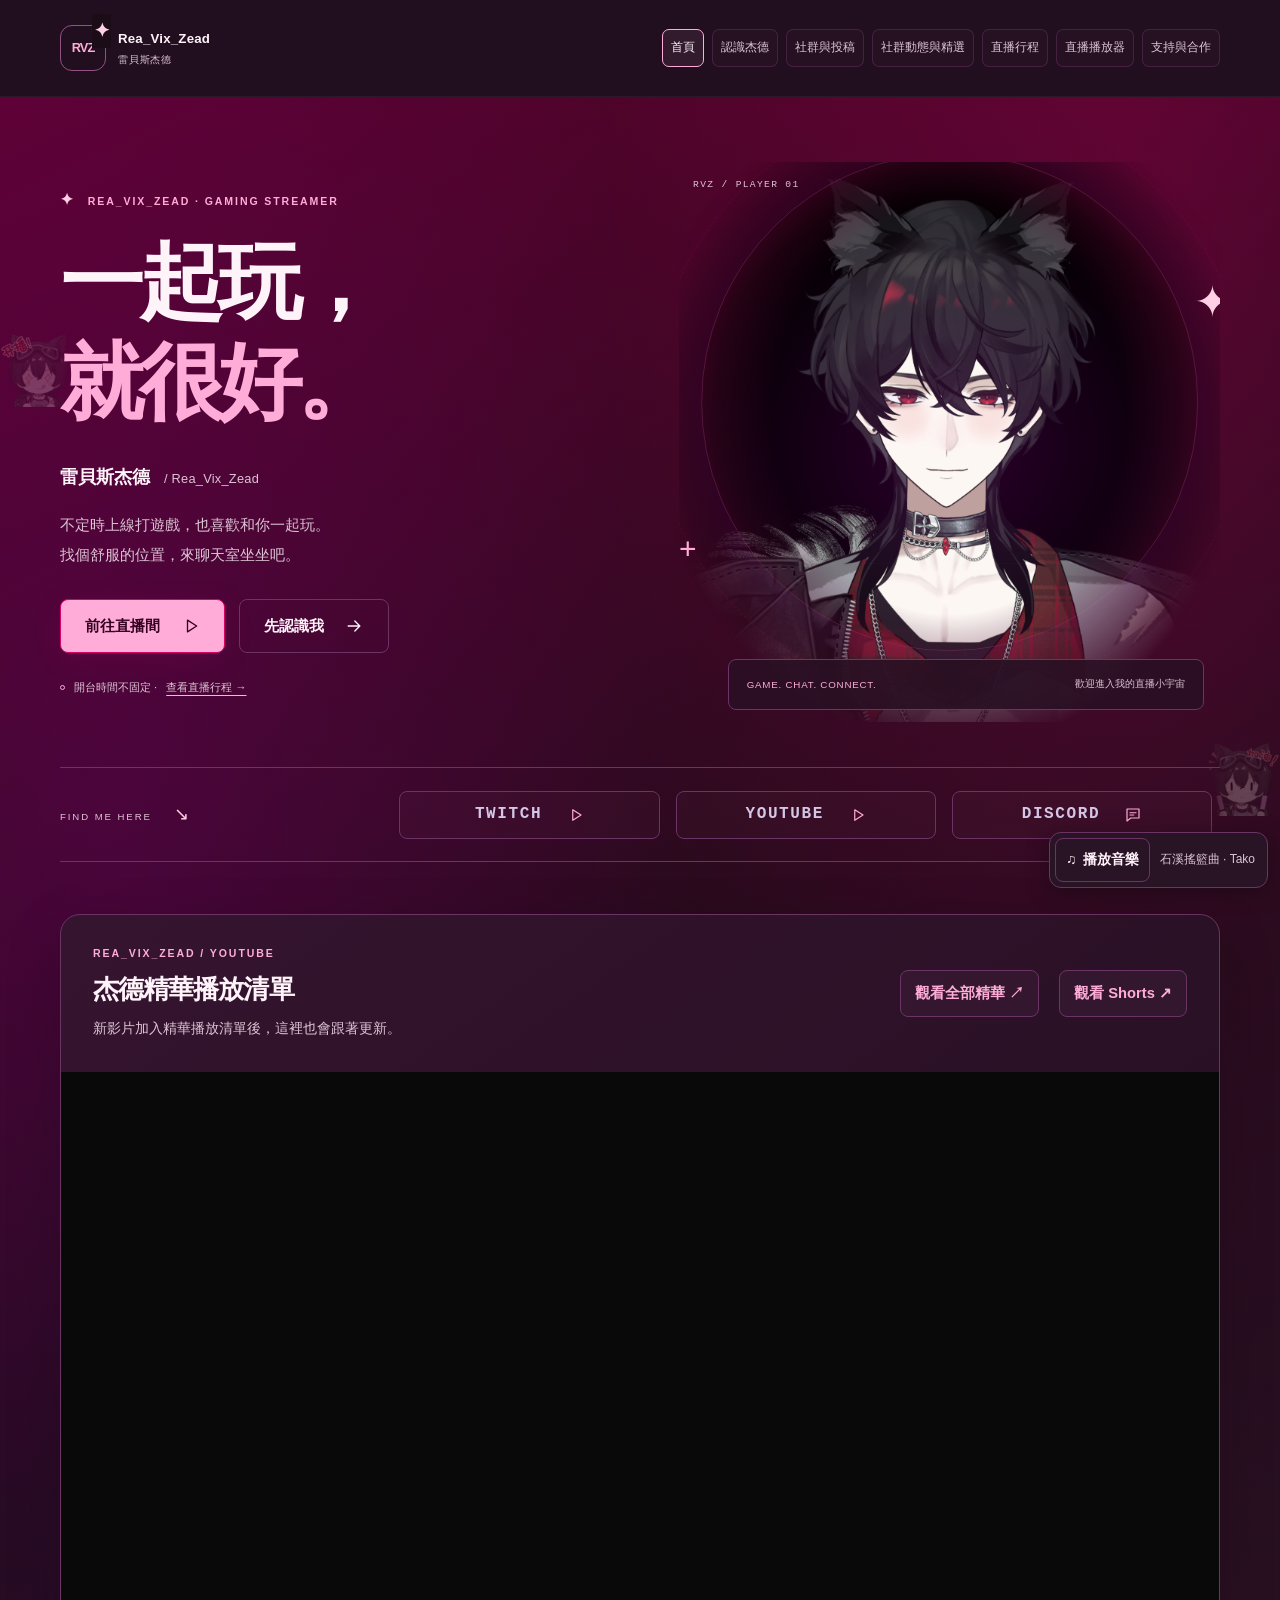
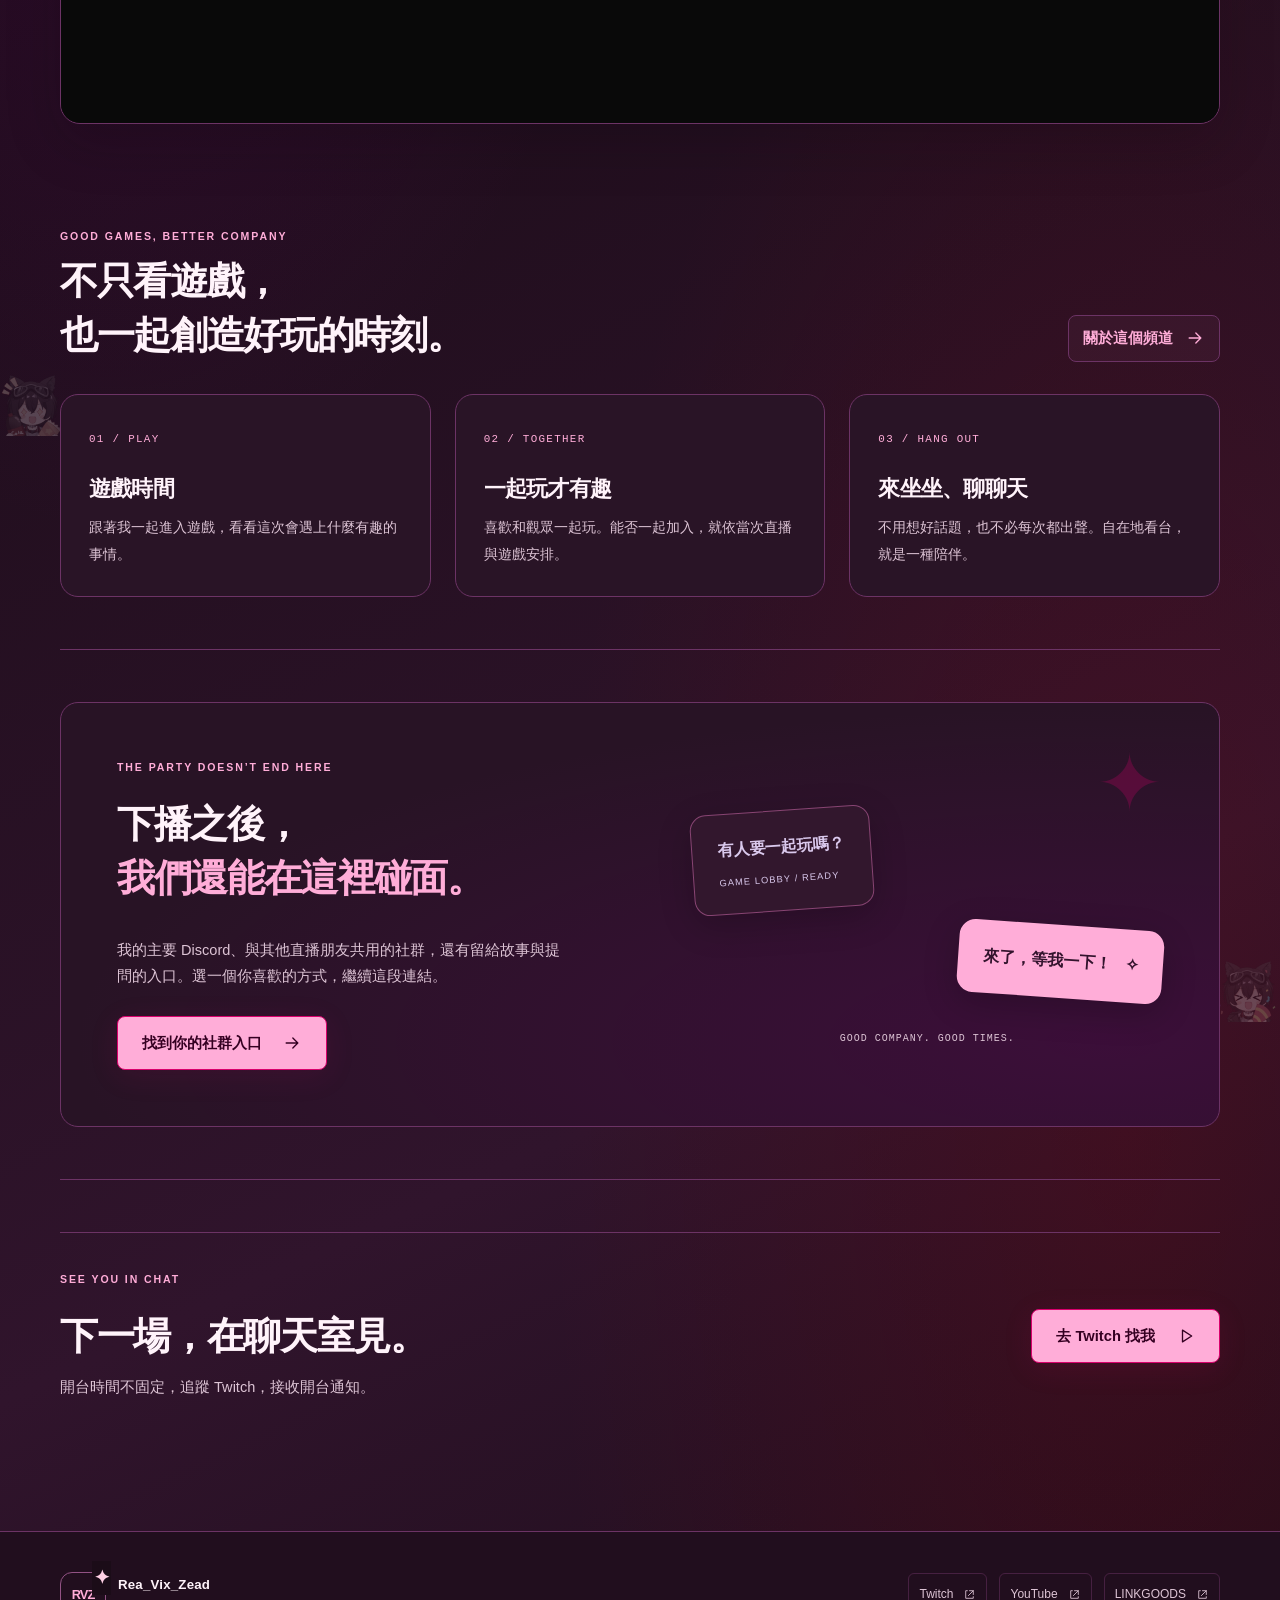
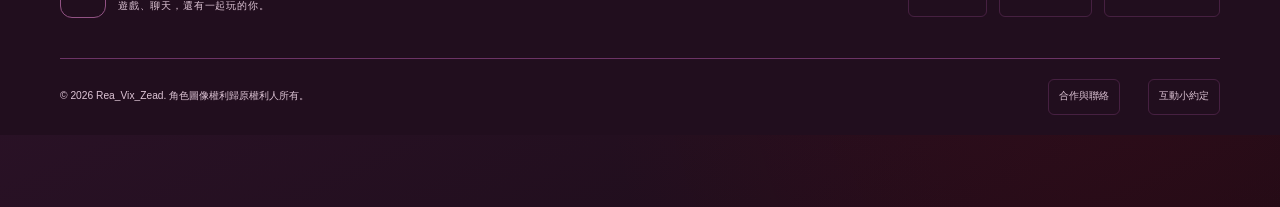
==== commit 94e09c53: "Make homepage highlights follow the shared YouTube playlist Replace the fixed homepage video with th" ====
--- a/index.html
+++ b/index.html
@@ -16,19 +16,20 @@
 <span class="stage-star star-a" aria-hidden="true">✦</span><span class="stage-star star-b" aria-hidden="true">+</span><div class="stage-caption"><span>GAME. CHAT. CONNECT.</span><small>歡迎進入我的直播小宇宙</small></div></div></section>
 <section class="platform-rail container" aria-label="常用平台"><span class="rail-label">FIND ME HERE <span>↘</span></span><a class="rail-link" href="https://www.twitch.tv/rea_vix_zead" target="_blank" rel="noopener noreferrer">TWITCH<svg viewBox="0 0 24 24" fill="none" stroke="currentColor" stroke-width="1.6" stroke-linecap="round" stroke-linejoin="round" aria-hidden="true"><path d="m9 5 11 7-11 7z"/></svg></a><a class="rail-link" href="https://www.youtube.com/@雷貝斯傑德_Rea_Vix_Zead" target="_blank" rel="noopener noreferrer">YOUTUBE<svg viewBox="0 0 24 24" fill="none" stroke="currentColor" stroke-width="1.6" stroke-linecap="round" stroke-linejoin="round" aria-hidden="true"><path d="m9 5 11 7-11 7z"/></svg></a><a class="rail-link" href="https://discord.gg/UBVjfp7vX5" target="_blank" rel="noopener noreferrer">DISCORD<svg viewBox="0 0 24 24" fill="none" stroke="currentColor" stroke-width="1.6" stroke-linecap="round" stroke-linejoin="round" aria-hidden="true"><path d="M4 4h16v12H9l-5 4z"/><path d="M8 9h8M8 12h5"/></svg></a></section>
 <section class="section container" id="highlights" aria-labelledby="highlights-title">
-  <div class="schedule-shell" data-youtube-highlight="video">
+  <div class="schedule-shell" data-youtube-highlight="playlist">
     <div class="embed-heading">
       <div>
         <p class="eyebrow">REA_VIX_ZEAD / YOUTUBE</p>
-        <h2 id="highlights-title">杰德精華</h2>
-        <p data-highlight-placeholder>直播中的遊戲精華，隨時回來看。</p>
+        <h2 id="highlights-title">杰德精華播放清單</h2>
+        <p>新影片加入精華播放清單後，這裡也會跟著更新。</p>
+        <p data-highlight-placeholder>也可以使用下方連結，前往 YouTube 觀看。</p>
       </div>
       <div class="highlight-links" aria-label="精華觀看入口"><a class="text-link" href="https://www.youtube.com/playlist?list=PLDTGe-7_gr4g" target="_blank" rel="noopener noreferrer">觀看全部精華 ↗</a><a class="text-link" href="https://www.youtube.com/channel/UCh85GPynE9nx3BH2X5AWPXg/shorts" target="_blank" rel="noopener noreferrer">觀看 Shorts ↗</a></div>
     </div>
     <div class="twitch-frame" data-highlight-player hidden></div>
   </div>
 </section>
-<script src="assets/highlights.js" defer></script>
+<script src="assets/highlights.js?v=playlist-20261117" defer></script>
 
 <section class="section container"><div class="section-heading"><div><p class="eyebrow">GOOD GAMES, BETTER COMPANY</p><h2>不只看遊戲，<br>也一起創造好玩的時刻。</h2></div><a class="text-link" href="about.html">關於這個頻道 <svg viewBox="0 0 24 24" fill="none" stroke="currentColor" stroke-width="1.6" stroke-linecap="round" stroke-linejoin="round" aria-hidden="true"><path d="M5 12h14m-6-6 6 6-6 6"/></svg></a></div>
 <div class="experience-grid"><article class="experience"><span class="section-number">01 / PLAY</span><h3>遊戲時間</h3><p>跟著我一起進入遊戲，看看這次會遇上什麼有趣的事情。</p></article><article class="experience"><span class="section-number">02 / TOGETHER</span><h3>一起玩才有趣</h3><p>喜歡和觀眾一起玩。能否一起加入，就依當次直播與遊戲安排。</p></article><article class="experience"><span class="section-number">03 / HANG OUT</span><h3>來坐坐、聊聊天</h3><p>不用想好話題，也不必每次都出聲。自在地看台，就是一種陪伴。</p></article></div></section>
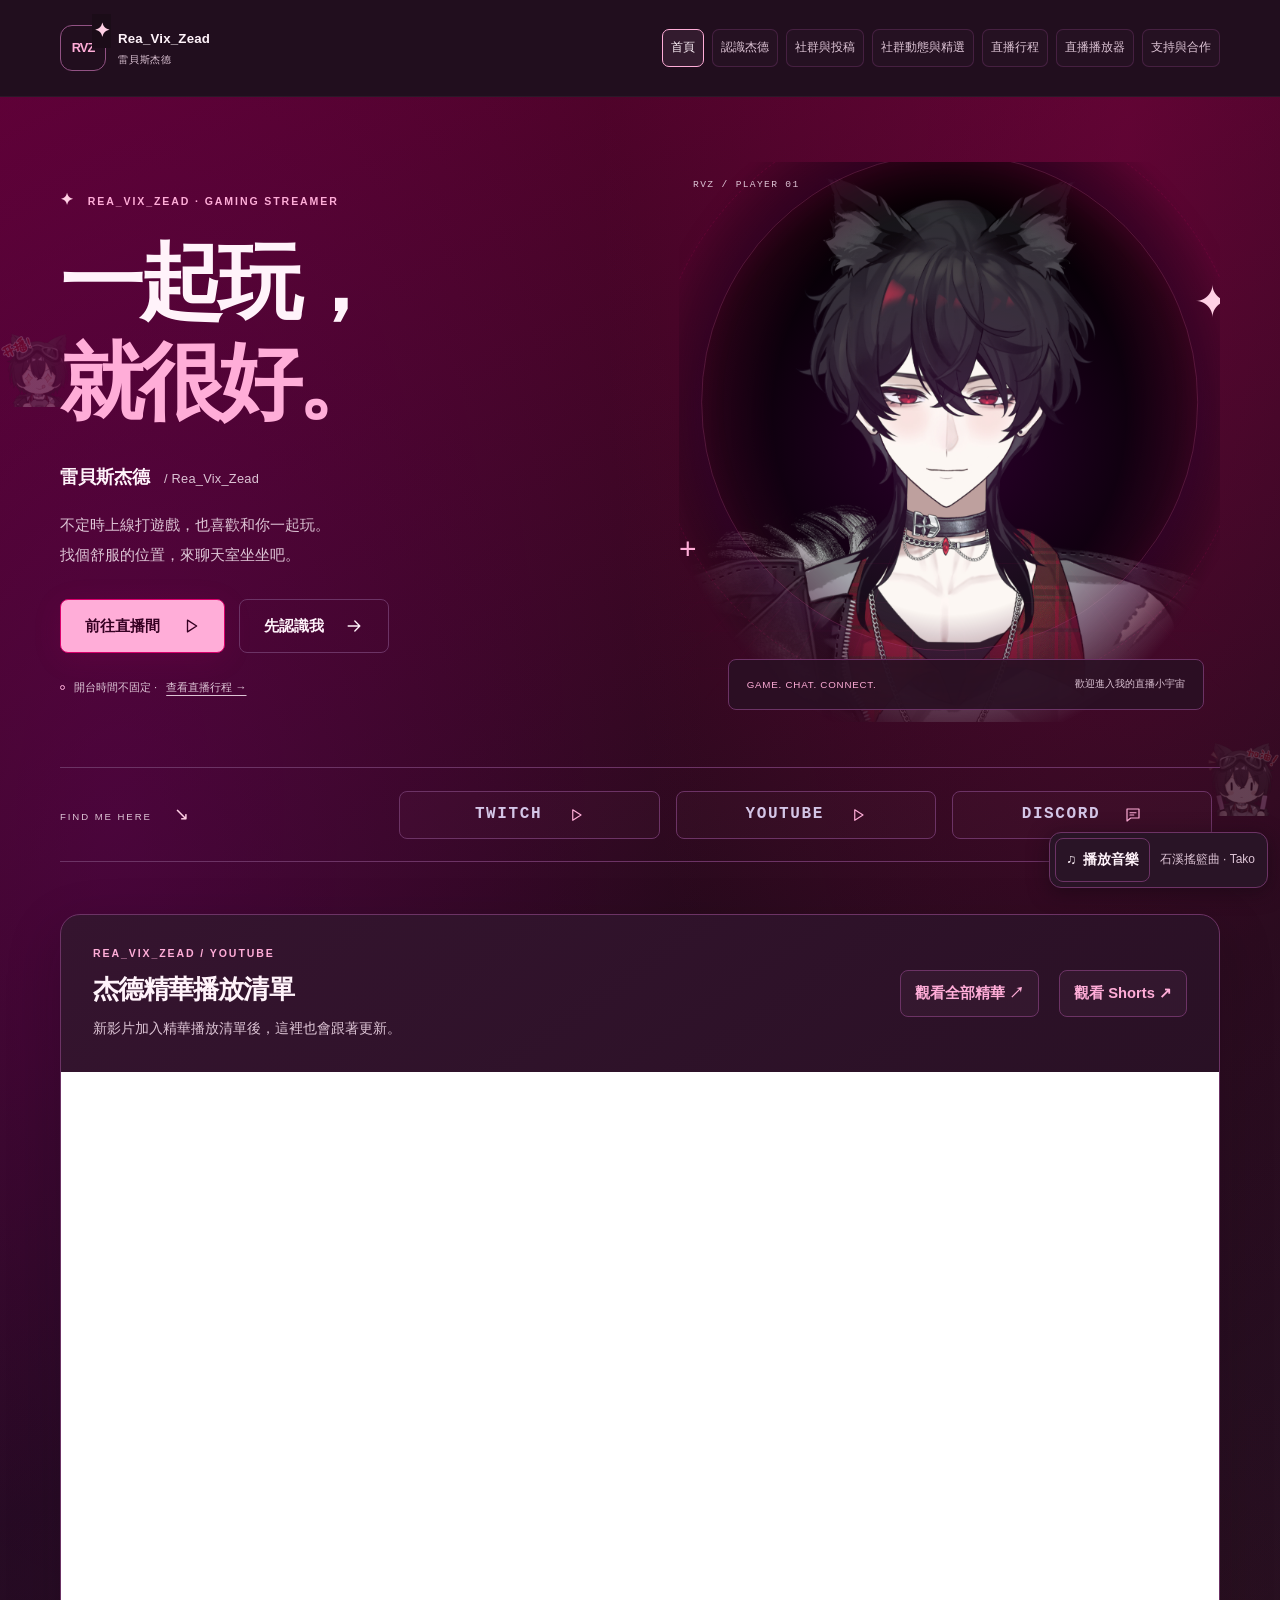
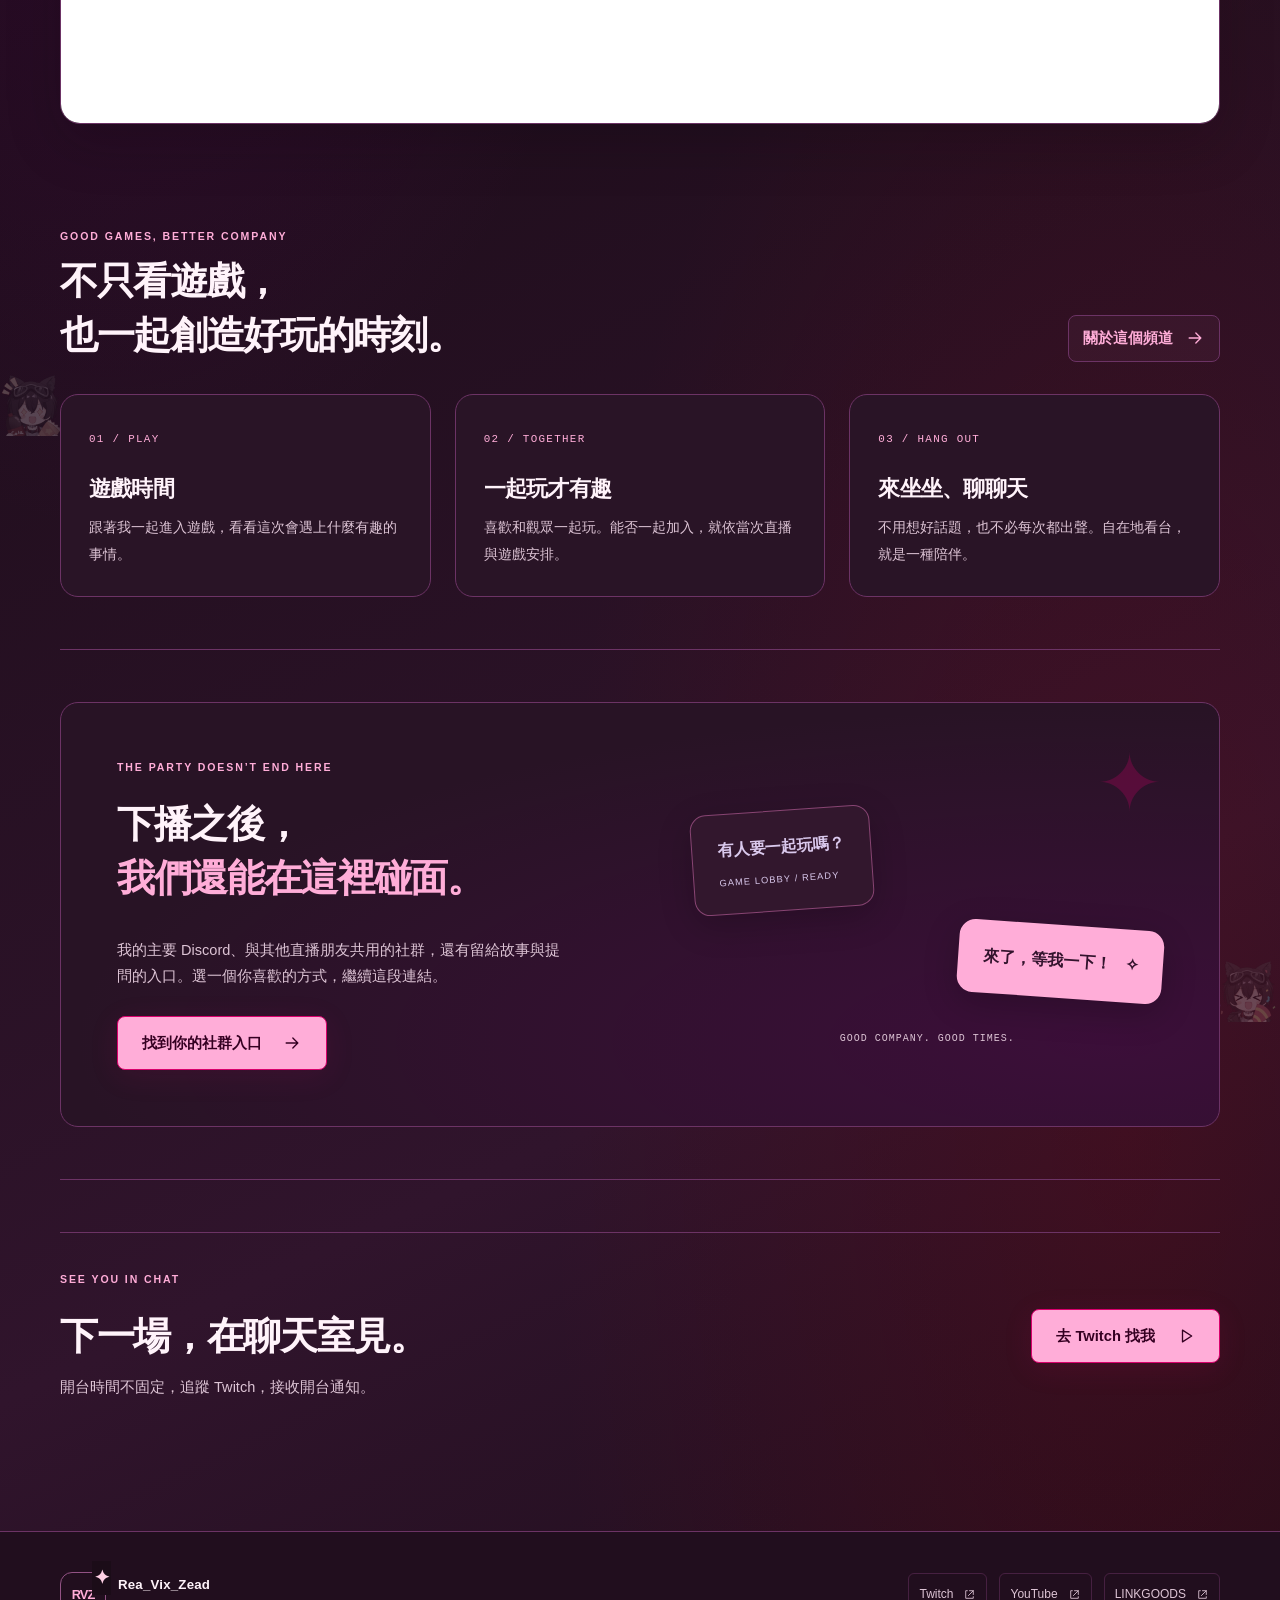
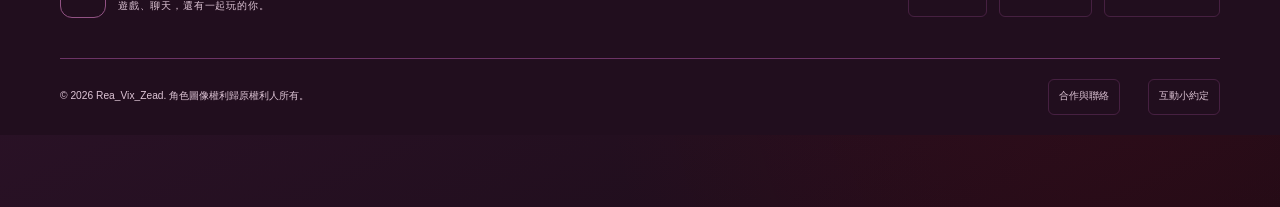
==== commit 077f1dc1: "Split submission and feedback links and prevent mobile music controls covering buttons" ====
--- a/index.html
+++ b/index.html
@@ -1,5 +1,5 @@
 <!doctype html>
-<html lang="zh-Hant"><head><meta charset="utf-8"><meta name="viewport" content="width=device-width,initial-scale=1"><meta name="theme-color" content="#1b0c18"><meta name="description" content="遊戲、聊天，還有一起玩的你。雷貝斯杰德 Rea_Vix_Zead 的 Twitch、社群與投稿入口。"><title>直播個人網站｜Rea_Vix_Zead 雷貝斯杰德</title><link rel="icon" href="assets/favicon.svg" type="image/svg+xml"><link rel="canonical" href="https://rea-vix-zead.github.io/ReaVixZead-Live/index.html"><meta property="og:type" content="website"><meta property="og:title" content="直播個人網站｜Rea_Vix_Zead"><meta property="og:description" content="遊戲、聊天，還有一起玩的你。雷貝斯杰德 Rea_Vix_Zead 的 Twitch、社群與投稿入口。"><meta property="og:url" content="https://rea-vix-zead.github.io/ReaVixZead-Live/index.html"><meta property="og:image" content="https://rea-vix-zead.github.io/ReaVixZead-Live/assets/avatar.jpg"><link rel="stylesheet" href="assets/site.css?v=cursor-1"><link rel="stylesheet" href="assets/music.css"><link rel="stylesheet" href="assets/refresh.css?v=20261117"></head>
+<html lang="zh-Hant"><head><meta charset="utf-8"><meta name="viewport" content="width=device-width,initial-scale=1"><meta name="theme-color" content="#1b0c18"><meta name="description" content="遊戲、聊天，還有一起玩的你。雷貝斯杰德 Rea_Vix_Zead 的 Twitch、社群與投稿入口。"><title>直播個人網站｜Rea_Vix_Zead 雷貝斯杰德</title><link rel="icon" href="assets/favicon.svg" type="image/svg+xml"><link rel="canonical" href="https://rea-vix-zead.github.io/ReaVixZead-Live/index.html"><meta property="og:type" content="website"><meta property="og:title" content="直播個人網站｜Rea_Vix_Zead"><meta property="og:description" content="遊戲、聊天，還有一起玩的你。雷貝斯杰德 Rea_Vix_Zead 的 Twitch、社群與投稿入口。"><meta property="og:url" content="https://rea-vix-zead.github.io/ReaVixZead-Live/index.html"><meta property="og:image" content="https://rea-vix-zead.github.io/ReaVixZead-Live/assets/avatar.jpg"><link rel="stylesheet" href="assets/site.css?v=cursor-1"><link rel="stylesheet" href="assets/music.css?v=20261118-mobile"><link rel="stylesheet" href="assets/refresh.css?v=20261117"></head>
 <body><a class="skip-link" href="#main">跳至主要內容</a>
     <header class="site-header"><div class="header-inner container">
     <a href="index.html" class="brand" aria-label="Rea_Vix_Zead 首頁"><span class="brand-mark">RVZ<span>✦</span></span><span class="brand-name">Rea_Vix_Zead<small>雷貝斯杰德</small></span></a>
--- a/assets/music.css
+++ b/assets/music.css
@@ -27,4 +27,17 @@
 
 body:has(.site-music:not([hidden])) {
   padding-bottom: calc(72px + env(safe-area-inset-bottom));
-}
+}
+
+/* Keep mobile controls in the page flow so they never cover links. */
+@media (max-width: 600px) {
+  .site-music:not([hidden]) {
+    position: static;
+    width: fit-content;
+    max-width: calc(100% - 40px);
+    margin: 16px 20px 24px auto;
+  }
+  body:has(.site-music:not([hidden])) {
+    padding-bottom: env(safe-area-inset-bottom);
+  }
+}
--- a/assets/refresh.css
+++ b/assets/refresh.css
@@ -1,8 +1,4 @@
 .highlight-links { display:flex; flex-wrap:wrap; gap:12px 20px; }
-.archive-preview { margin:8px 0 12px; }
-.archive-preview summary { cursor:pointer; color:var(--purple); line-height:1.7; }
-.archive-preview[open] summary { margin-bottom:12px; }
-.social-date { color:var(--muted); font-size:.85rem; line-height:1.7; }
 @media(max-width:600px) {
   .site-music-track { display:none; }
   .site-music:not([hidden]) { padding-right:5px; }
